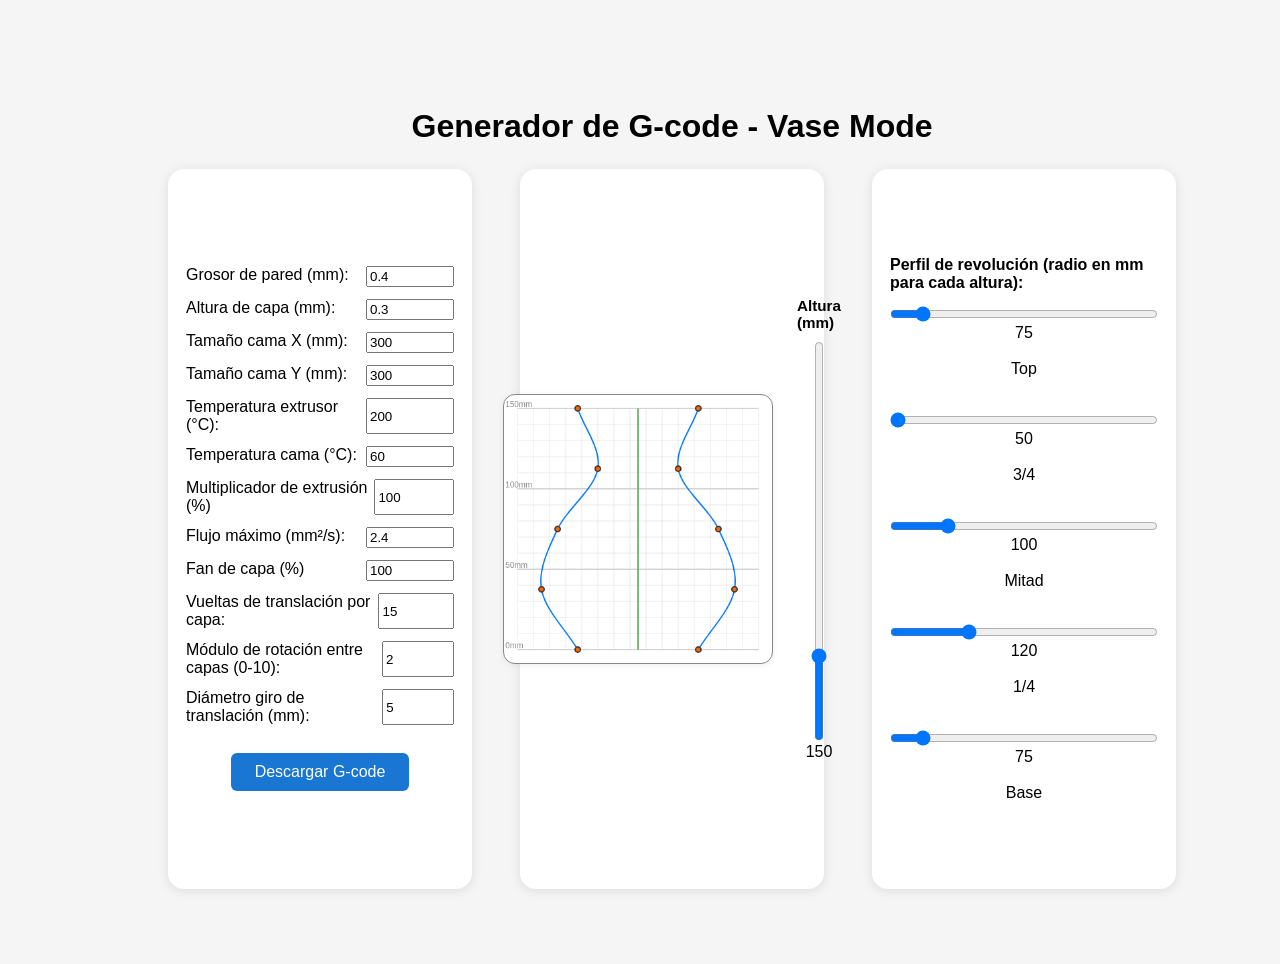
==== index.html @ 90bef3b0 "rotacion arreglada patrones mas locos, modulo de giro de 0 a 10 de fraccion de modulo" ====
<!DOCTYPE html>
<html lang="es">
<head>
  <meta charset="UTF-8">
  <title>Generador G-code - Vase Mode</title>
  <link rel="stylesheet" href="style.css">
</head>
<body>
  <div class="main-center">
    <h1>Generador de G-code - Vase Mode</h1>
    <form id="paramForm">
      <!-- Aquí puedes poner controles generales si lo deseas -->
    </form>
    <div class="responsive-grid">
      <div class="col config-col">
        <label>Grosor de pared (mm): <input type="number" id="pared" value="0.4" step="0.05"></label>
        <label>Altura de capa (mm): <input type="number" id="alturaCapa" value="0.3" step="0.05"></label>
        <label>Tamaño cama X (mm): <input type="number" id="camaX" value="300" step="1"></label>
        <label>Tamaño cama Y (mm): <input type="number" id="camaY" value="300" step="1"></label>
        <label>Temperatura extrusor (°C): <input type="number" id="tempExtrusor" value="200" step="1"></label>
        <label>Temperatura cama (°C): <input type="number" id="tempCama" value="60" step="1"></label>
        <label>Multiplicador de extrusión (%) <input type="number" id="flujo" value="100" step="1" min="50" max="200"></label>
        <label>Flujo máximo (mm²/s): <input type="number" id="flujoMax" value="2.4" step="0.1"></label>
        <label>Fan de capa (%) <input type="number" id="fanCapa" value="100" step="1" min="0" max="100"></label>
        <label>Vueltas de translación por capa: <input type="number" id="vueltasTranslacion" value="15" step="0.1" min="0.01" max="20"></label>
        <label>Módulo de rotación entre capas (0-10): <input type="number" id="moduloDesfase" value="2" step="0.01" min="0" max="10"></label>
        <label>Diámetro giro de translación (mm): <input type="number" id="diametroGiro" value="5" step="0.1" min="0.1" max="50"></label>
        <button type="button" id="downloadBtn">Descargar G-code</button>
      </div>
      <div class="col canvas-col" style="display:flex; flex-direction:column; align-items:center; justify-content:center; height:100%;">
        <div style="width:100%; display:flex; flex-direction:row; align-items:center; justify-content:center;">
          <canvas id="perfilCanvas" width="400" height="400" style="border:1px solid #888; background:#fff; margin:0 auto; display:block;"></canvas>
          <div style="display:flex; flex-direction:column; align-items:center; margin-left:24px;">
            <label for="alturaSlider" style="font-weight:bold; margin-bottom:8px;">Altura (mm)</label>
            <input type="range" id="alturaSlider" min="100" max="350" value="150" step="5" orient="vertical" style="writing-mode: bt-lr; -webkit-appearance: slider-vertical; appearance: slider-vertical; width:40px; height:400px;">
            <span id="alturaSlider_val">150</span>
          </div>
        </div>
      </div>
      <div class="col perfil-col">
        <label style="font-weight:bold; margin-bottom:12px;">Perfil de revolución (radio en mm para cada altura):</label>
        <div id="slidersPerfil" style="display:flex; flex-direction:column; align-items:center; gap:32px; margin-top:0; width:100%;">
          <div style="display:flex; flex-direction:column; align-items:center; width:100%;">
            <input type="range" min="50" max="300" value="75" id="perfil0" style="width:100%; max-width:320px;" step="5">
            <span id="perfil0_val">75</span><br>Top
          </div>
          <div style="display:flex; flex-direction:column; align-items:center; width:100%;">
            <input type="range" min="50" max="300" value="50" id="perfil1" style="width:100%; max-width:320px;" step="5">
            <span id="perfil1_val">50</span><br>3/4
          </div>
          <div style="display:flex; flex-direction:column; align-items:center; width:100%;">
            <input type="range" min="50" max="300" value="100" id="perfil2" style="width:100%; max-width:320px;" step="5">
            <span id="perfil2_val">100</span><br>Mitad
          </div>
          <div style="display:flex; flex-direction:column; align-items:center; width:100%;">
            <input type="range" min="50" max="300" value="120" id="perfil3" style="width:100%; max-width:320px;" step="5">
            <span id="perfil3_val">120</span><br>1/4
          </div>
          <div style="display:flex; flex-direction:column; align-items:center; width:100%;">
            <input type="range" min="50" max="300" value="75" id="perfil4" style="width:100%; max-width:320px;" step="5">
            <span id="perfil4_val">75</span><br>Base
          </div>
        </div>
      </div>
    </div>
  </div>

  <!-- Previsualizador eliminado -->

  <!-- Scripts de Three.js eliminados -->
  <script src="script.js"></script>
</body>
</html>
---- style.css ----
/* Centrar el título principal */
h1 {
  text-align: center;
  width: 80%;
  margin-top: 32px;
  margin-bottom: 24px;
}
/* Centrado y responsivo para la web del generador de G-code */
body {
  margin: 0;
  padding: 0;
  min-height: 100vh;
  box-sizing: border-box;
  background: #f7f7f7;
  font-family: 'Segoe UI', Arial, sans-serif;
}
.main-center {
  display: flex;
  flex-direction: column;
  align-items: center;
  justify-content: center;
  min-height: 100vh;
  width: 100vw;
}
/* Grid horizontal de 3 columnas grandes */
/* Grid horizontal de 3 columnas grandes, con ancho máximo limitado */
/* Grid horizontal de 3 columnas grandes, usando todo el ancho de pantalla */
/* Grid horizontal de 3 columnas grandes, usando 80vw del ancho de pantalla */
/* Grid horizontal de 3 columnas grandes, usando 80vw y centrada */
.responsive-grid {
  display: flex;
  flex-direction: row;
  gap: 32px;
  width: 80vw;
  max-width: 80vw;
  margin-left: auto;
  margin-right: auto;
  justify-content: center;
  align-items: stretch;
  min-height: 80vh;
  box-sizing: border-box;
}
.col {
  background: #fff;
  border-radius: 16px;
  box-shadow: 0 2px 12px rgba(0,0,0,0.10);
  padding: 32px 18px;
  flex: 1 1 0;
  min-width: 220px;
  max-width: none;
  margin: 0 8px;
  display: flex;
  flex-direction: column;
  align-items: center;
  justify-content: center;
  box-sizing: border-box;
}
.canvas-col {
  min-width: 220px;
  max-width: none;
  justify-content: center;
  align-items: center;
  height: 100vh;
  min-height: 80vh;
  display: flex;
  flex-direction: column;
}
canvas#perfilCanvas {
  width: 100% !important;
  height: 100% !important;
  max-width: 350px;
  max-height: 350px;
  margin: 0 auto;
  display: block;
  background: #fff;
  border-radius: 12px;
  box-shadow: 0 1px 6px rgba(0,0,0,0.07);
}
canvas#perfilCanvas {
  width: 100% !important;
  height: 100% !important;
  max-width: 350px;
  max-height: 350px;
  margin: 0 auto;
  display: block;
  background: #fff;
  border-radius: 12px;
  box-shadow: 0 1px 6px rgba(0,0,0,0.07);
}
canvas#perfilCanvas {
  width: 100% !important;
  height: 100% !important;
  max-width: 400px;
  max-height: 400px;
  margin: 0 auto;
  display: block;
  background: #fff;
  border-radius: 12px;
  box-shadow: 0 1px 6px rgba(0,0,0,0.07);
}
.config-col label,
.perfil-col label {
  width: 100%;
  margin-bottom: 12px;
  font-size: 1rem;
}
button#downloadBtn {
  margin-top: 16px;
  padding: 10px 24px;
  font-size: 1rem;
  border-radius: 6px;
  border: none;
  background: #1976d2;
  color: #fff;
  cursor: pointer;
  transition: background 0.2s;
}
button#downloadBtn:hover {
  background: #1565c0;
}
@media (max-width: 900px) {
  .responsive-grid {
    flex-direction: column;
    align-items: center;
    gap: 24px;
    min-height: unset;
    max-width: 98vw;
  }
  .col {
    max-width: 98vw;
    min-width: 220px;
    padding: 18px 4px;
  }
  .canvas-col {
    min-width: 220px;
    max-width: 98vw;
  }
  canvas#perfilCanvas {
    max-width: 98vw;
    max-height: 320px;
  }
}
@media (max-width: 600px) {
  .main-center {
    padding: 0 4px;
  }
  .responsive-grid {
    gap: 12px;
  }
  .col {
    padding: 12px 4px;
  }
}
body {
  font-family: sans-serif;
  padding: 2em;
  background: #f5f5f5;
}

form {
  display: flex;
  flex-direction: column;
  gap: 0.8em;
  max-width: 320px;
}

label {
  display: flex;
  justify-content: space-between;
  font-size: 0.95em;
}

input {
  width: 80px;
}
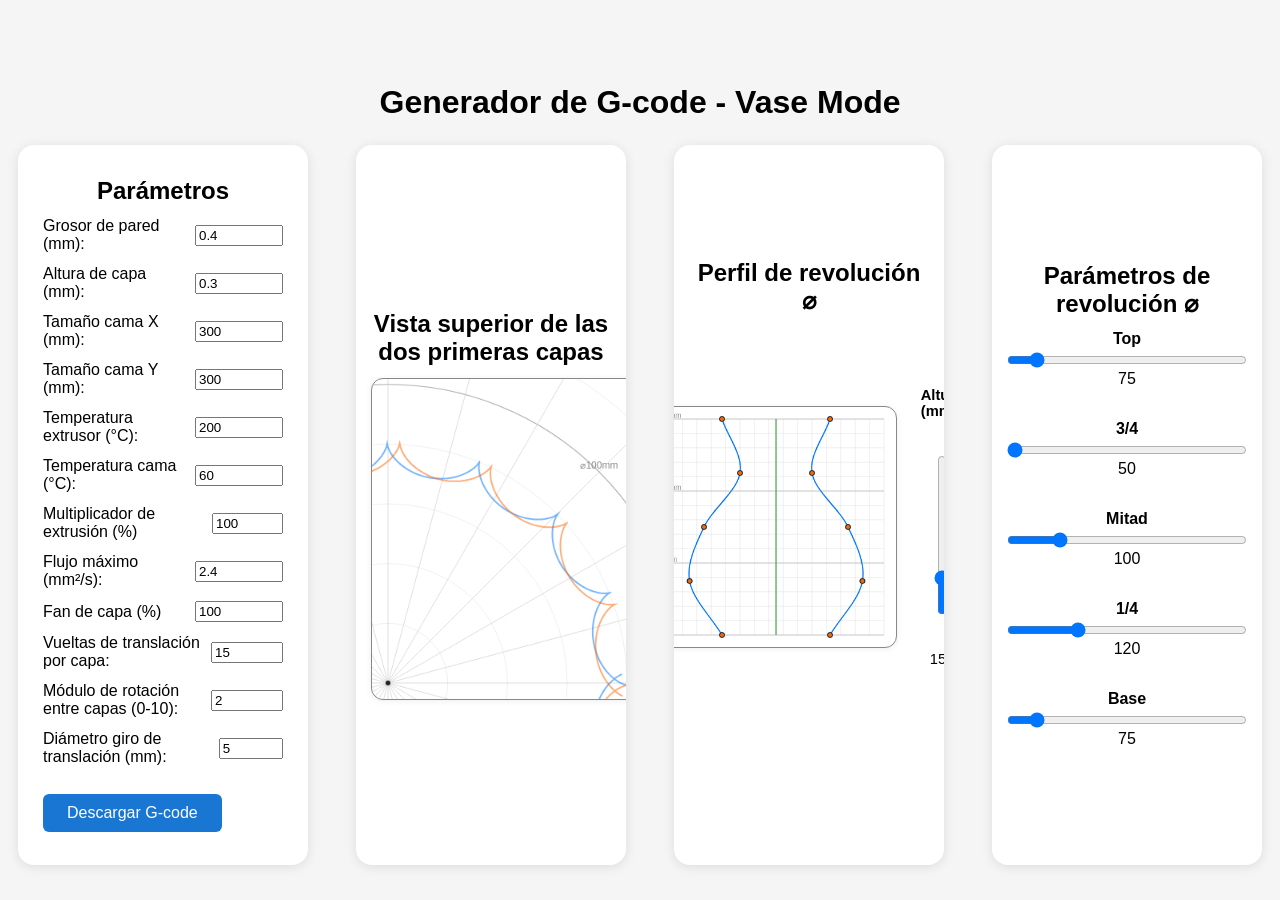
==== commit 85f0d368: "Add files via upload" ====
--- a/index.html
+++ b/index.html
@@ -1,64 +1,147 @@
 <!DOCTYPE html>
 <html lang="es">
 <head>
+  <style>
+    html, body {
+      height: 100%;
+      margin: 0;
+      padding: 0;
+      box-sizing: border-box;
+    }
+    body {
+      min-height: 100vh;
+      min-width: 100vw;
+      display: flex;
+      flex-direction: column;
+      justify-content: center;
+      align-items: center;
+      overflow-x: auto;
+      background: #fafbfc;
+    }
+    .main-center {
+      width: 100vw;
+      max-width: 100vw;
+      min-height: 100vh;
+      box-sizing: border-box;
+      display: flex;
+      flex-direction: column;
+      align-items: center;
+      justify-content: flex-start;
+      padding-top: 32px;
+      padding-bottom: 16px;
+    }
+    .responsive-grid {
+      width: 100vw;
+      max-width: 100vw;
+      min-width: 100vw;
+      box-sizing: border-box;
+      display: grid;
+      grid-template-columns: repeat(4, 1fr);
+      gap: 10px;
+      padding-left: 10px;
+      padding-right: 10px;
+      align-items: stretch;
+      justify-items: stretch;
+    }
+    .col {
+      min-width: 0;
+      box-sizing: border-box;
+      width: 100%;
+      max-width: 100%;
+    }
+    @media (max-width: 1200px) {
+      .responsive-grid {
+        grid-template-columns: repeat(2, 1fr);
+        max-width: 100vw;
+        min-width: 100vw;
+      }
+    }
+    @media (max-width: 900px) {
+      .responsive-grid {
+        grid-template-columns: 1fr;
+        max-width: 100vw;
+        min-width: 100vw;
+      }
+      .col {
+        width: 100% !important;
+        min-width: 0;
+        max-width: 100vw;
+      }
+    }
+  </style>
   <meta charset="UTF-8">
   <title>Generador G-code - Vase Mode</title>
   <link rel="stylesheet" href="style.css">
 </head>
 <body>
-  <div class="main-center">
-    <h1>Generador de G-code - Vase Mode</h1>
+  <div class="main-center" style="margin: 18px;">
+    <h1 style="text-align:center;">Generador de G-code - Vase Mode</h1>
     <form id="paramForm">
       <!-- Aquí puedes poner controles generales si lo deseas -->
     </form>
     <div class="responsive-grid">
-      <div class="col config-col">
-        <label>Grosor de pared (mm): <input type="number" id="pared" value="0.4" step="0.05"></label>
-        <label>Altura de capa (mm): <input type="number" id="alturaCapa" value="0.3" step="0.05"></label>
-        <label>Tamaño cama X (mm): <input type="number" id="camaX" value="300" step="1"></label>
-        <label>Tamaño cama Y (mm): <input type="number" id="camaY" value="300" step="1"></label>
-        <label>Temperatura extrusor (°C): <input type="number" id="tempExtrusor" value="200" step="1"></label>
-        <label>Temperatura cama (°C): <input type="number" id="tempCama" value="60" step="1"></label>
-        <label>Multiplicador de extrusión (%) <input type="number" id="flujo" value="100" step="1" min="50" max="200"></label>
-        <label>Flujo máximo (mm²/s): <input type="number" id="flujoMax" value="2.4" step="0.1"></label>
-        <label>Fan de capa (%) <input type="number" id="fanCapa" value="100" step="1" min="0" max="100"></label>
-        <label>Vueltas de translación por capa: <input type="number" id="vueltasTranslacion" value="15" step="0.1" min="0.01" max="20"></label>
-        <label>Módulo de rotación entre capas (0-10): <input type="number" id="moduloDesfase" value="2" step="0.01" min="0" max="10"></label>
-        <label>Diámetro giro de translación (mm): <input type="number" id="diametroGiro" value="5" step="0.1" min="0.1" max="50"></label>
+      <div class="col config-col" style="align-items: flex-start; padding: 0 25px;">
+        <h2 style="margin-top:0; margin-bottom:12px; text-align:center; width:100%;">Parámetros</h2>
+        <label style="display:flex; align-items:center; gap:3px;">Grosor de pared (mm): <input type="number" id="pared" value="0.4" step="0.05"></label>
+        <label style="display:flex; align-items:center; gap:3px;">Altura de capa (mm): <input type="number" id="alturaCapa" value="0.3" step="0.05"></label>
+        <label style="display:flex; align-items:center; gap:3px;">Tamaño cama X (mm): <input type="number" id="camaX" value="300" step="1"></label>
+        <label style="display:flex; align-items:center; gap:3px;">Tamaño cama Y (mm): <input type="number" id="camaY" value="300" step="1"></label>
+        <label style="display:flex; align-items:center; gap:3px;">Temperatura extrusor (°C): <input type="number" id="tempExtrusor" value="200" step="1"></label>
+        <label style="display:flex; align-items:center; gap:3px;">Temperatura cama (°C): <input type="number" id="tempCama" value="60" step="1"></label>
+        <label style="display:flex; align-items:center; gap:3px;">Multiplicador de extrusión (%) <input type="number" id="flujo" value="100" step="1" min="50" max="200"></label>
+        <label style="display:flex; align-items:center; gap:3px;">Flujo máximo (mm²/s): <input type="number" id="flujoMax" value="2.4" step="0.1"></label>
+        <label style="display:flex; align-items:center; gap:3px;">Fan de capa (%) <input type="number" id="fanCapa" value="100" step="1" min="0" max="100"></label>
+        <label style="display:flex; align-items:center; gap:3px;">Vueltas de translación por capa: <input type="number" id="vueltasTranslacion" value="15" step="0.1" min="0.01" max="20"></label>
+        <label style="display:flex; align-items:center; gap:3px;">Módulo de rotación entre capas (0-10): <input type="number" id="moduloDesfase" value="2" step="0.01" min="0" max="10"></label>
+        <label style="display:flex; align-items:center; gap:3px;">Diámetro giro de translación (mm): <input type="number" id="diametroGiro" value="5" step="0.1" min="0.1" max="50"></label>
         <button type="button" id="downloadBtn">Descargar G-code</button>
       </div>
-      <div class="col canvas-col" style="display:flex; flex-direction:column; align-items:center; justify-content:center; height:100%;">
-        <div style="width:100%; display:flex; flex-direction:row; align-items:center; justify-content:center;">
-          <canvas id="perfilCanvas" width="400" height="400" style="border:1px solid #888; background:#fff; margin:0 auto; display:block;"></canvas>
-          <div style="display:flex; flex-direction:column; align-items:center; margin-left:24px;">
-            <label for="alturaSlider" style="font-weight:bold; margin-bottom:8px;">Altura (mm)</label>
-            <input type="range" id="alturaSlider" min="100" max="350" value="150" step="5" orient="vertical" style="writing-mode: bt-lr; -webkit-appearance: slider-vertical; appearance: slider-vertical; width:40px; height:400px;">
-            <span id="alturaSlider_val">150</span>
+      <div class="col topview-col" style="display:flex; flex-direction:column; align-items:center; justify-content:center; height:100%; padding: 0 15px; overflow:hidden;">
+        <div style="width:100%; box-sizing:border-box; background:#fff; padding:12px 0 12px 0;">
+          <h2 style="margin-top:0; margin-bottom:12px; text-align:center; width:100%;">Vista superior de las dos primeras capas</h2>
+          <canvas id="topViewCanvas" width="400" height="400" style="border:1px solid #888; border-radius:12px; background:#fff; display:block; max-width:320px; height:auto; max-height:400px; margin:0 auto; box-shadow:0 1px 6px rgba(0,0,0,0.07);"></canvas>
+        </div>
+      </div>
+      <div class="col canvas-col" style="display:flex; flex-direction:column; align-items:center; justify-content:center; height:100%; padding: 0 15px; overflow:hidden;">
+        <div style="width:100%; box-sizing:border-box; margin-bottom:24px; background:#fff; padding:12px 0 12px 0;">
+          <h2 style="margin-top:0; margin-bottom:12px; text-align:center; width:100%;">Perfil de revolución ⌀</h2>
+          <div style="width:100%; display:flex; flex-direction:row; align-items:center; justify-content:center;">
+            <canvas id="perfilCanvas" width="400" height="400" style="border:1px solid #888; border-radius:12px; background:#fff; margin:0 auto; display:block; max-width:100%; height:auto; max-height:400px; box-shadow:0 1px 6px rgba(0,0,0,0.07);"></canvas>
+            <div style="display:flex; flex-direction:column; align-items:center; margin-left:24px; height:280px; justify-content:space-between; margin-top:60px; margin-bottom:60px;">
+              <label for="alturaSlider" style="font-weight:bold; margin-bottom:0; font-size:0.92em;">Altura (mm)</label>
+              <input type="range" id="alturaSlider" min="100" max="350" value="150" step="5" orient="vertical" style="writing-mode: bt-lr; -webkit-appearance: slider-vertical; appearance: slider-vertical; width:28px; height:160px; margin:0;">
+              <span id="alturaSlider_val" style="margin-top:0; font-size:0.92em;">150</span>
+            </div>
           </div>
         </div>
       </div>
-      <div class="col perfil-col">
-        <label style="font-weight:bold; margin-bottom:12px;">Perfil de revolución (radio en mm para cada altura):</label>
+      <div class="col perfil-col" style="align-items: flex-start; padding: 18px 15px 18px 15px;">
+        <h2 style="margin-top:0; margin-bottom:12px; text-align:center; width:100%;">Parámetros de revolución ⌀</h2>
         <div id="slidersPerfil" style="display:flex; flex-direction:column; align-items:center; gap:32px; margin-top:0; width:100%;">
           <div style="display:flex; flex-direction:column; align-items:center; width:100%;">
+            <span style="font-weight:bold; margin-bottom:2px;">Top</span>
             <input type="range" min="50" max="300" value="75" id="perfil0" style="width:100%; max-width:320px;" step="5">
-            <span id="perfil0_val">75</span><br>Top
+            <span id="perfil0_val">75</span>
           </div>
           <div style="display:flex; flex-direction:column; align-items:center; width:100%;">
+            <span style="font-weight:bold; margin-bottom:2px;">3/4</span>
             <input type="range" min="50" max="300" value="50" id="perfil1" style="width:100%; max-width:320px;" step="5">
-            <span id="perfil1_val">50</span><br>3/4
+            <span id="perfil1_val">50</span>
           </div>
           <div style="display:flex; flex-direction:column; align-items:center; width:100%;">
+            <span style="font-weight:bold; margin-bottom:2px;">Mitad</span>
             <input type="range" min="50" max="300" value="100" id="perfil2" style="width:100%; max-width:320px;" step="5">
-            <span id="perfil2_val">100</span><br>Mitad
+            <span id="perfil2_val">100</span>
           </div>
           <div style="display:flex; flex-direction:column; align-items:center; width:100%;">
+            <span style="font-weight:bold; margin-bottom:2px;">1/4</span>
             <input type="range" min="50" max="300" value="120" id="perfil3" style="width:100%; max-width:320px;" step="5">
-            <span id="perfil3_val">120</span><br>1/4
+            <span id="perfil3_val">120</span>
           </div>
           <div style="display:flex; flex-direction:column; align-items:center; width:100%;">
+            <span style="font-weight:bold; margin-bottom:2px;">Base</span>
             <input type="range" min="50" max="300" value="75" id="perfil4" style="width:100%; max-width:320px;" step="5">
-            <span id="perfil4_val">75</span><br>Base
+            <span id="perfil4_val">75</span>
           </div>
         </div>
       </div>
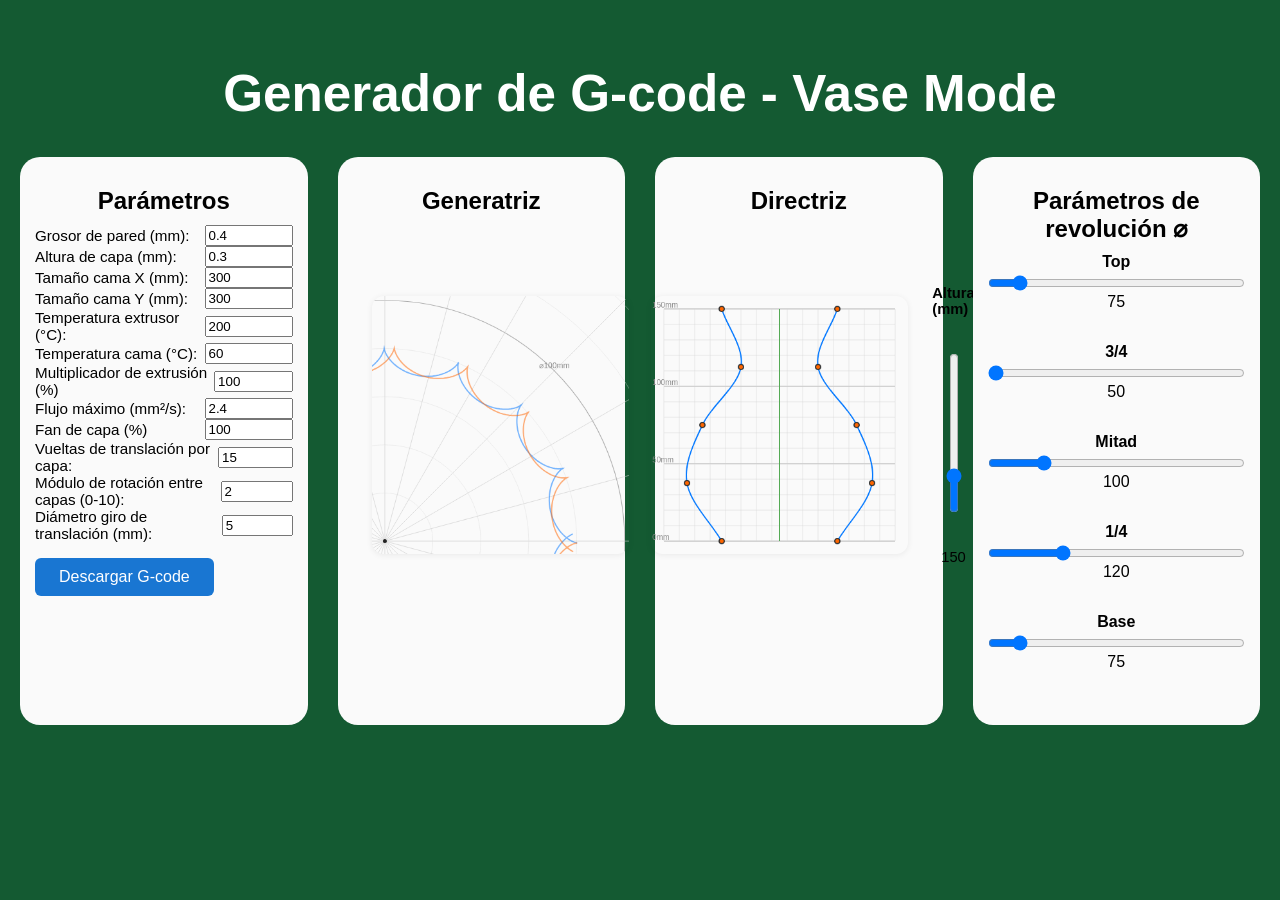
==== commit 73caf12d: "mejor formato fondo verde" ====
--- a/index.html
+++ b/index.html
@@ -1,147 +1,94 @@
 <!DOCTYPE html>
 <html lang="es">
 <head>
-  <style>
-    html, body {
-      height: 100%;
-      margin: 0;
-      padding: 0;
-      box-sizing: border-box;
-    }
-    body {
-      min-height: 100vh;
-      min-width: 100vw;
-      display: flex;
-      flex-direction: column;
-      justify-content: center;
-      align-items: center;
-      overflow-x: auto;
-      background: #fafbfc;
-    }
-    .main-center {
-      width: 100vw;
-      max-width: 100vw;
-      min-height: 100vh;
-      box-sizing: border-box;
-      display: flex;
-      flex-direction: column;
-      align-items: center;
-      justify-content: flex-start;
-      padding-top: 32px;
-      padding-bottom: 16px;
-    }
-    .responsive-grid {
-      width: 100vw;
-      max-width: 100vw;
-      min-width: 100vw;
-      box-sizing: border-box;
-      display: grid;
-      grid-template-columns: repeat(4, 1fr);
-      gap: 10px;
-      padding-left: 10px;
-      padding-right: 10px;
-      align-items: stretch;
-      justify-items: stretch;
-    }
-    .col {
-      min-width: 0;
-      box-sizing: border-box;
-      width: 100%;
-      max-width: 100%;
-    }
-    @media (max-width: 1200px) {
-      .responsive-grid {
-        grid-template-columns: repeat(2, 1fr);
-        max-width: 100vw;
-        min-width: 100vw;
-      }
-    }
-    @media (max-width: 900px) {
-      .responsive-grid {
-        grid-template-columns: 1fr;
-        max-width: 100vw;
-        min-width: 100vw;
-      }
-      .col {
-        width: 100% !important;
-        min-width: 0;
-        max-width: 100vw;
-      }
-    }
-  </style>
+  <!-- CSS removido del HTML. Usar solo style.css para todos los estilos. -->
   <meta charset="UTF-8">
   <title>Generador G-code - Vase Mode</title>
   <link rel="stylesheet" href="style.css">
 </head>
 <body>
-  <div class="main-center" style="margin: 18px;">
-    <h1 style="text-align:center;">Generador de G-code - Vase Mode</h1>
+  <div class="main-center">
+    <h1 data-text="Generador de G-code - Vase Mode">Generador de G-code - Vase Mode</h1>
     <form id="paramForm">
       <!-- Aquí puedes poner controles generales si lo deseas -->
     </form>
     <div class="responsive-grid">
-      <div class="col config-col" style="align-items: flex-start; padding: 0 25px;">
-        <h2 style="margin-top:0; margin-bottom:12px; text-align:center; width:100%;">Parámetros</h2>
-        <label style="display:flex; align-items:center; gap:3px;">Grosor de pared (mm): <input type="number" id="pared" value="0.4" step="0.05"></label>
-        <label style="display:flex; align-items:center; gap:3px;">Altura de capa (mm): <input type="number" id="alturaCapa" value="0.3" step="0.05"></label>
-        <label style="display:flex; align-items:center; gap:3px;">Tamaño cama X (mm): <input type="number" id="camaX" value="300" step="1"></label>
-        <label style="display:flex; align-items:center; gap:3px;">Tamaño cama Y (mm): <input type="number" id="camaY" value="300" step="1"></label>
-        <label style="display:flex; align-items:center; gap:3px;">Temperatura extrusor (°C): <input type="number" id="tempExtrusor" value="200" step="1"></label>
-        <label style="display:flex; align-items:center; gap:3px;">Temperatura cama (°C): <input type="number" id="tempCama" value="60" step="1"></label>
-        <label style="display:flex; align-items:center; gap:3px;">Multiplicador de extrusión (%) <input type="number" id="flujo" value="100" step="1" min="50" max="200"></label>
-        <label style="display:flex; align-items:center; gap:3px;">Flujo máximo (mm²/s): <input type="number" id="flujoMax" value="2.4" step="0.1"></label>
-        <label style="display:flex; align-items:center; gap:3px;">Fan de capa (%) <input type="number" id="fanCapa" value="100" step="1" min="0" max="100"></label>
-        <label style="display:flex; align-items:center; gap:3px;">Vueltas de translación por capa: <input type="number" id="vueltasTranslacion" value="15" step="0.1" min="0.01" max="20"></label>
-        <label style="display:flex; align-items:center; gap:3px;">Módulo de rotación entre capas (0-10): <input type="number" id="moduloDesfase" value="2" step="0.01" min="0" max="10"></label>
-        <label style="display:flex; align-items:center; gap:3px;">Diámetro giro de translación (mm): <input type="number" id="diametroGiro" value="5" step="0.1" min="0.1" max="50"></label>
-        <button type="button" id="downloadBtn">Descargar G-code</button>
-      </div>
-      <div class="col topview-col" style="display:flex; flex-direction:column; align-items:center; justify-content:center; height:100%; padding: 0 15px; overflow:hidden;">
-        <div style="width:100%; box-sizing:border-box; background:#fff; padding:12px 0 12px 0;">
-          <h2 style="margin-top:0; margin-bottom:12px; text-align:center; width:100%;">Vista superior de las dos primeras capas</h2>
-          <canvas id="topViewCanvas" width="400" height="400" style="border:1px solid #888; border-radius:12px; background:#fff; display:block; max-width:320px; height:auto; max-height:400px; margin:0 auto; box-shadow:0 1px 6px rgba(0,0,0,0.07);"></canvas>
+<div class="col">
+        <div class="col-inner">
+          <h2>Parámetros</h2>
+          <label style="display:flex; align-items:center; gap:3px;">Grosor de pared (mm): <input type="number" id="pared" value="0.4" step="0.05"></label>
+          <label style="display:flex; align-items:center; gap:3px;">Altura de capa (mm): <input type="number" id="alturaCapa" value="0.3" step="0.05"></label>
+          <label style="display:flex; align-items:center; gap:3px;">Tamaño cama X (mm): <input type="number" id="camaX" value="300" step="1"></label>
+          <label style="display:flex; align-items:center; gap:3px;">Tamaño cama Y (mm): <input type="number" id="camaY" value="300" step="1"></label>
+          <label style="display:flex; align-items:center; gap:3px;">Temperatura extrusor (°C): <input type="number" id="tempExtrusor" value="200" step="1"></label>
+          <label style="display:flex; align-items:center; gap:3px;">Temperatura cama (°C): <input type="number" id="tempCama" value="60" step="1"></label>
+          <label style="display:flex; align-items:center; gap:3px;">Multiplicador de extrusión (%) <input type="number" id="flujo" value="100" step="1" min="50" max="200"></label>
+          <label style="display:flex; align-items:center; gap:3px;">Flujo máximo (mm²/s): <input type="number" id="flujoMax" value="2.4" step="0.1"></label>
+          <label style="display:flex; align-items:center; gap:3px;">Fan de capa (%) <input type="number" id="fanCapa" value="100" step="1" min="0" max="100"></label>
+          <label style="display:flex; align-items:center; gap:3px;">Vueltas de translación por capa: <input type="number" id="vueltasTranslacion" value="15" step="0.1" min="0.01" max="20"></label>
+          <label style="display:flex; align-items:center; gap:3px;">Módulo de rotación entre capas (0-10): <input type="number" id="moduloDesfase" value="2" step="0.01" min="0" max="10"></label>
+          <label style="display:flex; align-items:center; gap:3px;">Diámetro giro de translación (mm): <input type="number" id="diametroGiro" value="5" step="0.1" min="0.1" max="50"></label>
+          <button type="button" id="downloadBtn">Descargar G-code</button>
         </div>
       </div>
-      <div class="col canvas-col" style="display:flex; flex-direction:column; align-items:center; justify-content:center; height:100%; padding: 0 15px; overflow:hidden;">
-        <div style="width:100%; box-sizing:border-box; margin-bottom:24px; background:#fff; padding:12px 0 12px 0;">
-          <h2 style="margin-top:0; margin-bottom:12px; text-align:center; width:100%;">Perfil de revolución ⌀</h2>
-          <div style="width:100%; display:flex; flex-direction:row; align-items:center; justify-content:center;">
-            <canvas id="perfilCanvas" width="400" height="400" style="border:1px solid #888; border-radius:12px; background:#fff; margin:0 auto; display:block; max-width:100%; height:auto; max-height:400px; box-shadow:0 1px 6px rgba(0,0,0,0.07);"></canvas>
-            <div style="display:flex; flex-direction:column; align-items:center; margin-left:24px; height:280px; justify-content:space-between; margin-top:60px; margin-bottom:60px;">
-              <label for="alturaSlider" style="font-weight:bold; margin-bottom:0; font-size:0.92em;">Altura (mm)</label>
+<div class="col">
+        <div class="col-inner">
+          <h2>Generatriz</h2>
+          <div class="canvas-row">
+            <div class="slider-col slider-col-left">
+              <label for="alturaSliderGen" class="slider-label slider-label-invisible">Altura (mm)</label>
+              <input type="range" class="dummy-slider-invisible" tabindex="-1">
+              <input type="range" class="dummy-slider-invisible" tabindex="-1">
+              <span id="alturaSliderGen_val" class="slider-value slider-value-invisible">150</span>
+            </div>
+            <canvas id="topViewCanvas" width="400" height="400"></canvas>
+            <input type="range" class="dummy-slider-invisible" tabindex="-1">
+          </div>
+        </div>
+      </div>
+      <div class="col">
+        <div class="col-inner">
+          <h2>Directriz</h2>
+          <div class="canvas-row">
+            <input type="range" class="dummy-slider-invisible" tabindex="-1">
+            <canvas id="perfilCanvas" width="400" height="400"></canvas>
+            <div class="slider-col slider-col-right">
+              <label for="alturaSlider" class="slider-label">Altura (mm)</label>
               <input type="range" id="alturaSlider" min="100" max="350" value="150" step="5" orient="vertical" style="writing-mode: bt-lr; -webkit-appearance: slider-vertical; appearance: slider-vertical; width:28px; height:160px; margin:0;">
-              <span id="alturaSlider_val" style="margin-top:0; font-size:0.92em;">150</span>
+              <span id="alturaSlider_val" class="slider-value">150</span>
             </div>
           </div>
         </div>
       </div>
-      <div class="col perfil-col" style="align-items: flex-start; padding: 18px 15px 18px 15px;">
-        <h2 style="margin-top:0; margin-bottom:12px; text-align:center; width:100%;">Parámetros de revolución ⌀</h2>
-        <div id="slidersPerfil" style="display:flex; flex-direction:column; align-items:center; gap:32px; margin-top:0; width:100%;">
-          <div style="display:flex; flex-direction:column; align-items:center; width:100%;">
-            <span style="font-weight:bold; margin-bottom:2px;">Top</span>
-            <input type="range" min="50" max="300" value="75" id="perfil0" style="width:100%; max-width:320px;" step="5">
-            <span id="perfil0_val">75</span>
-          </div>
-          <div style="display:flex; flex-direction:column; align-items:center; width:100%;">
-            <span style="font-weight:bold; margin-bottom:2px;">3/4</span>
-            <input type="range" min="50" max="300" value="50" id="perfil1" style="width:100%; max-width:320px;" step="5">
-            <span id="perfil1_val">50</span>
-          </div>
-          <div style="display:flex; flex-direction:column; align-items:center; width:100%;">
-            <span style="font-weight:bold; margin-bottom:2px;">Mitad</span>
-            <input type="range" min="50" max="300" value="100" id="perfil2" style="width:100%; max-width:320px;" step="5">
-            <span id="perfil2_val">100</span>
-          </div>
-          <div style="display:flex; flex-direction:column; align-items:center; width:100%;">
-            <span style="font-weight:bold; margin-bottom:2px;">1/4</span>
-            <input type="range" min="50" max="300" value="120" id="perfil3" style="width:100%; max-width:320px;" step="5">
-            <span id="perfil3_val">120</span>
-          </div>
-          <div style="display:flex; flex-direction:column; align-items:center; width:100%;">
-            <span style="font-weight:bold; margin-bottom:2px;">Base</span>
-            <input type="range" min="50" max="300" value="75" id="perfil4" style="width:100%; max-width:320px;" step="5">
-            <span id="perfil4_val">75</span>
+<div class="col">
+        <div class="col-inner">
+          <h2>Parámetros de revolución ⌀</h2>
+          <div id="slidersPerfil" class="sliders-perfil">
+            <div class="slider-perfil-row">
+              <span class="slider-perfil-label">Top</span>
+              <input type="range" min="50" max="300" value="75" id="perfil0" class="slider-perfil" step="5">
+              <span id="perfil0_val">75</span>
+            </div>
+            <div class="slider-perfil-row">
+              <span class="slider-perfil-label">3/4</span>
+              <input type="range" min="50" max="300" value="50" id="perfil1" class="slider-perfil" step="5">
+              <span id="perfil1_val">50</span>
+            </div>
+            <div class="slider-perfil-row">
+              <span class="slider-perfil-label">Mitad</span>
+              <input type="range" min="50" max="300" value="100" id="perfil2" class="slider-perfil" step="5">
+              <span id="perfil2_val">100</span>
+            </div>
+            <div style="display:flex; flex-direction:column; align-items:center; width:100%;">
+              <span style="font-weight:bold; margin-bottom:2px;">1/4</span>
+              <input type="range" min="50" max="300" value="120" id="perfil3" style="width:100%; max-width:320px;" step="5">
+              <span id="perfil3_val">120</span>
+            </div>
+            <div style="display:flex; flex-direction:column; align-items:center; width:100%;">
+              <span style="font-weight:bold; margin-bottom:2px;">Base</span>
+              <input type="range" min="50" max="300" value="75" id="perfil4" style="width:100%; max-width:320px;" step="5">
+              <span id="perfil4_val">75</span>
+            </div>
           </div>
         </div>
       </div>
--- a/style.css
+++ b/style.css
@@ -1,26 +1,150 @@
+/* Estilos comunes para los divs internos de columnas */
+.col-inner {
+  width: 100%;
+  background: transparent;
+  padding: 12px 0 12px 0;
+  box-sizing: border-box;
+  margin-bottom: 24px;
+}
+
+/* h2 de columnas: centrado y ancho completo */
+.col-inner h2 {
+  margin-top: 0;
+  margin-bottom: 12px;
+  text-align: center;
+  width: 100%;
+}
+
+/* Fila de canvas y sliders */
+.canvas-row {
+  width: 100%;
+  display: flex;
+  flex-direction: row;
+  align-items: center;
+  justify-content: center;
+  background: transparent;
+}
+
+/* Columnas de sliders verticales */
+.slider-col {
+  display: flex;
+  flex-direction: column;
+  align-items: center;
+  height: 280px;
+  justify-content: space-between;
+  margin-top: 60px;
+  margin-bottom: 60px;
+}
+.slider-col-left { margin-left: 24px; }
+.slider-col-right { margin-left: 24px; }
+
+/* Label de slider vertical */
+.slider-label {
+  font-weight: bold;
+  margin-bottom: 0;
+  font-size: 0.92em;
+}
+.slider-label-invisible { opacity: 0; }
+
+/* Valor de slider vertical */
+.slider-value {
+  margin-top: 0;
+  font-size: 0.92em;
+}
+.slider-value-invisible { opacity: 0; }
+
+/* Sliders de perfil horizontal */
+.sliders-perfil {
+  display: flex;
+  flex-direction: column;
+  align-items: center;
+  gap: 32px;
+  margin-top: 0;
+  width: 100%;
+}
+.slider-perfil-row {
+  display: flex;
+  flex-direction: column;
+  align-items: center;
+  width: 100%;
+}
+.slider-perfil-label {
+  font-weight: bold;
+  margin-bottom: 2px;
+}
+.slider-perfil {
+  width: 100%;
+  max-width: 320px;
+}
+/* Unificación visual de los bloques de gráficos */
+.canvas-block, .topview-block {
+  width: 100%;
+  box-sizing: border-box;
+  margin-bottom: 24px;
+  background: transparent !important;
+  padding: 12px 0 12px 0;
+  display: flex;
+  flex-direction: column;
+  align-items: center;
+  max-width: 440px;
+  margin-left: auto;
+  margin-right: auto;
+}
+.canvas-block .canvas-row, .topview-block .canvas-row {
+  width: 100%;
+  max-width: 440px;
+  display: flex;
+  flex-direction: row;
+  align-items: center;
+  justify-content: center;
+}
+.canvas-block canvas, .topview-block canvas {
+  border: 1px solid #bbb;
+  border-radius: 12px;
+  background: transparent !important;
+  display: block;
+  max-width: 100%;
+  height: auto;
+  max-width: 400px;
+  max-height: 400px;
+  margin: 0 auto;
+}
 /* Centrar el título principal */
 h1 {
   text-align: center;
   width: 80%;
   margin-top: 32px;
   margin-bottom: 24px;
+  color: #fff;
+  font-size: 3.2em;
+  font-weight: bold;
 }
 /* Centrado y responsivo para la web del generador de G-code */
 body {
   margin: 0;
   padding: 0;
   min-height: 100vh;
-  box-sizing: border-box;
-  background: #f7f7f7;
+  min-width: 100vw;
+  box-sizing: border-box;
+  background: #145a32 !important;
   font-family: 'Segoe UI', Arial, sans-serif;
+  display: flex;
+  flex-direction: column;
+  justify-content: center;
+  align-items: center;
+  overflow-x: auto;
 }
 .main-center {
-  display: flex;
-  flex-direction: column;
-  align-items: center;
-  justify-content: center;
+  width: 100vw;
+  max-width: 100vw;
   min-height: 100vh;
-  width: 100vw;
+  box-sizing: border-box;
+  display: flex;
+  flex-direction: column;
+  align-items: center;
+  justify-content: flex-start;
+  padding-top: 32px;
+  padding-bottom: 16px;
 }
 /* Grid horizontal de 3 columnas grandes */
 /* Grid horizontal de 3 columnas grandes, con ancho máximo limitado */
@@ -28,65 +152,81 @@
 /* Grid horizontal de 3 columnas grandes, usando 80vw del ancho de pantalla */
 /* Grid horizontal de 3 columnas grandes, usando 80vw y centrada */
 .responsive-grid {
+  width: 100vw;
+  max-width: 100vw;
+  min-width: 100vw;
+  box-sizing: border-box;
   display: flex;
   flex-direction: row;
-  gap: 32px;
-  width: 80vw;
-  max-width: 80vw;
-  margin-left: auto;
-  margin-right: auto;
-  justify-content: center;
+  gap: 10px;
+  padding-left: 10px;
+  padding-right: 10px;
   align-items: stretch;
-  min-height: 80vh;
-  box-sizing: border-box;
-}
+  justify-content: stretch;
+}
+/* Unificación de columnas */
 .col {
-  background: #fff;
-  border-radius: 16px;
-  box-shadow: 0 2px 12px rgba(0,0,0,0.10);
-  padding: 32px 18px;
-  flex: 1 1 0;
-  min-width: 220px;
-  max-width: none;
-  margin: 0 8px;
-  display: flex;
-  flex-direction: column;
-  align-items: center;
-  justify-content: center;
-  box-sizing: border-box;
-}
-.canvas-col {
-  min-width: 220px;
-  max-width: none;
-  justify-content: center;
-  align-items: center;
-  height: 100vh;
-  min-height: 80vh;
-  display: flex;
-  flex-direction: column;
-}
-canvas#perfilCanvas {
-  width: 100% !important;
-  height: 100% !important;
-  max-width: 350px;
-  max-height: 350px;
+  background: #FAFAFA !important;
+  min-width: 0;
+  box-sizing: border-box;
+  width: 100%;
+  max-width: 100%;
+  display: flex;
+  flex-direction: column;
+  align-items: stretch;
+  justify-content: flex-start;
+  padding: 18px 15px;
+  margin: 10px;
+  border-radius: 20px;
+}
+}
+
+/* Asegura que el h2 esté siempre arriba en el contenido interno de cada columna */
+/* Asegura que el h2 esté siempre arriba en el contenido interno de cada columna */
+/* Mantener alineación de subtítulos en columnas */
+.col > div {
+  display: flex;
+  flex-direction: column;
+  align-items: stretch;
+  justify-content: flex-start;
+}
+.col h2 {
+  align-self: flex-start;
+  margin-top: 0;
+  margin-bottom: 10px;
+}
+
+/* Slider invisible para centrar canvas en columnas con slider solo de un lado */
+.dummy-slider-invisible {
+  width: 28px;
+  height: 160px;
+  writing-mode: bt-lr;
+  -webkit-appearance: slider-vertical;
+  appearance: slider-vertical;
+  margin: 0;
+  padding: 0;
+  border-radius: 6px;
+  border: 1px solid #ccc;
+  background: #fafafa;
+  opacity: 0;
+  pointer-events: none;
+  box-sizing: border-box;
+}
+}
+/* Canvas y columna canvas: evitar desbordes y escalado horizontal */
+canvas#perfilCanvas, canvas#topViewCanvas {
+  width: 400px !important;
+  height: 400px !important;
+  max-width: 100vw;
+  max-height: 400px;
   margin: 0 auto;
   display: block;
-  background: #fff;
+  background: transparent !important;
+  border: 1px solid #bbb;
   border-radius: 12px;
-  box-shadow: 0 1px 6px rgba(0,0,0,0.07);
-}
-canvas#perfilCanvas {
-  width: 100% !important;
-  height: 100% !important;
-  max-width: 350px;
-  max-height: 350px;
-  margin: 0 auto;
-  display: block;
-  background: #fff;
-  border-radius: 12px;
-  box-shadow: 0 1px 6px rgba(0,0,0,0.07);
-}
+}
+canvas#perfilCanvas,
+canvas#topViewCanvas,
 canvas#perfilCanvas {
   width: 100% !important;
   height: 100% !important;
@@ -94,15 +234,9 @@
   max-height: 400px;
   margin: 0 auto;
   display: block;
-  background: #fff;
+  background: transparent !important;
   border-radius: 12px;
   box-shadow: 0 1px 6px rgba(0,0,0,0.07);
-}
-.config-col label,
-.perfil-col label {
-  width: 100%;
-  margin-bottom: 12px;
-  font-size: 1rem;
 }
 button#downloadBtn {
   margin-top: 16px;
@@ -118,26 +252,27 @@
 button#downloadBtn:hover {
   background: #1565c0;
 }
+@media (max-width: 1200px) {
+  .responsive-grid {
+    flex-direction: row;
+    flex-wrap: wrap;
+    max-width: 100vw;
+    min-width: 100vw;
+    gap: 10px;
+  }
+}
 @media (max-width: 900px) {
   .responsive-grid {
     flex-direction: column;
     align-items: center;
-    gap: 24px;
-    min-height: unset;
-    max-width: 98vw;
+    gap: 10px;
+    max-width: 100vw;
+    min-width: 100vw;
   }
   .col {
-    max-width: 98vw;
-    min-width: 220px;
-    padding: 18px 4px;
-  }
-  .canvas-col {
-    min-width: 220px;
-    max-width: 98vw;
-  }
-  canvas#perfilCanvas {
-    max-width: 98vw;
-    max-height: 320px;
+    width: 100% !important;
+    min-width: 0;
+    max-width: 100vw;
   }
 }
 @media (max-width: 600px) {
@@ -151,11 +286,7 @@
     padding: 12px 4px;
   }
 }
-body {
-  font-family: sans-serif;
-  padding: 2em;
-  background: #f5f5f5;
-}
+
 
 form {
   display: flex;
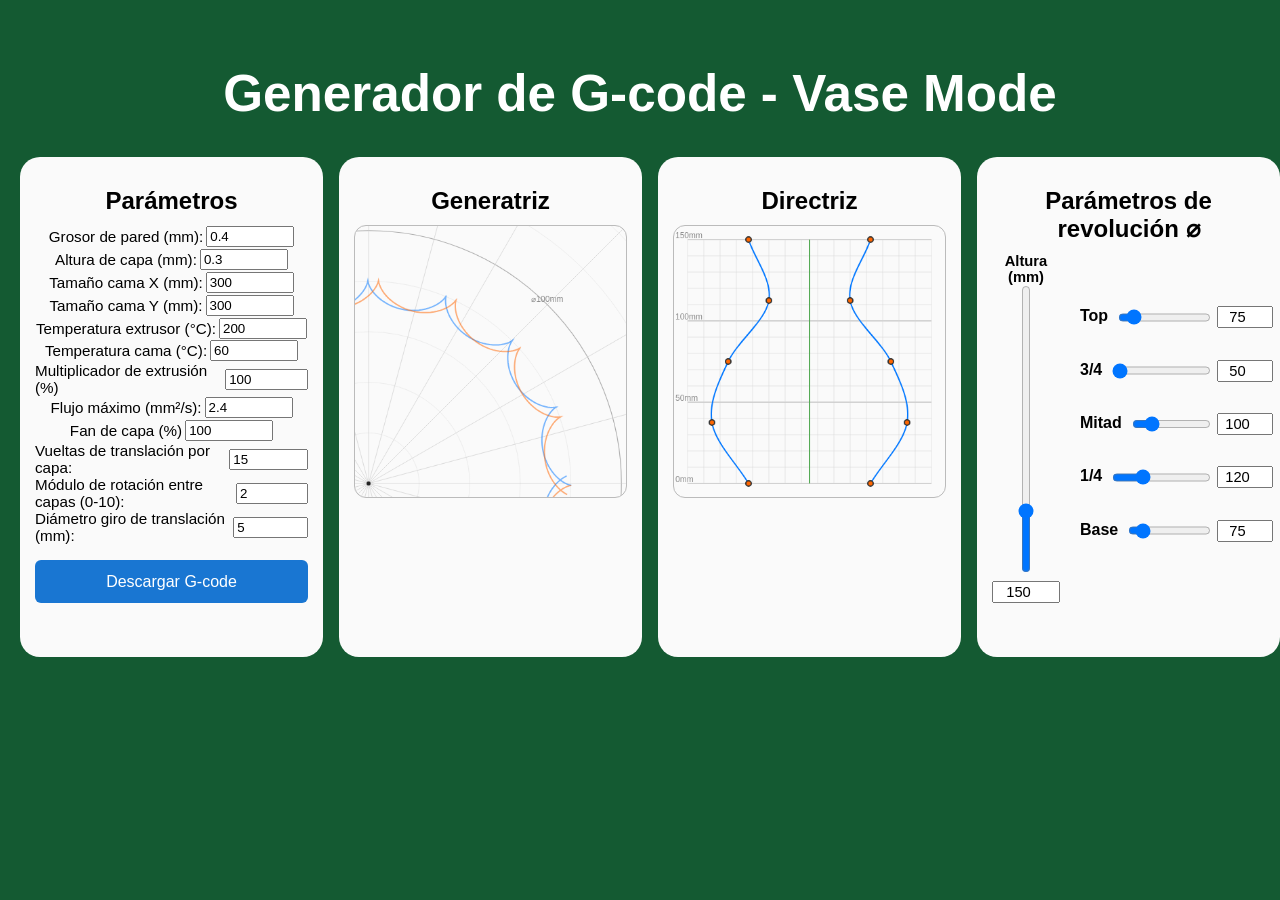
==== commit b239fbf3: "más fixes en formato, sliders sliders arreglados, dos canvas iguales" ====
--- a/index.html
+++ b/index.html
@@ -35,65 +35,60 @@
         <div class="col-inner">
           <h2>Generatriz</h2>
           <div class="canvas-row">
-            <div class="slider-col slider-col-left">
-              <label for="alturaSliderGen" class="slider-label slider-label-invisible">Altura (mm)</label>
-              <input type="range" class="dummy-slider-invisible" tabindex="-1">
-              <input type="range" class="dummy-slider-invisible" tabindex="-1">
-              <span id="alturaSliderGen_val" class="slider-value slider-value-invisible">150</span>
-            </div>
             <canvas id="topViewCanvas" width="400" height="400"></canvas>
-            <input type="range" class="dummy-slider-invisible" tabindex="-1">
-          </div>
-        </div>
-      </div>
-      <div class="col">
-        <div class="col-inner">
-          <h2>Directriz</h2>
-          <div class="canvas-row">
-            <input type="range" class="dummy-slider-invisible" tabindex="-1">
-            <canvas id="perfilCanvas" width="400" height="400"></canvas>
-            <div class="slider-col slider-col-right">
-              <label for="alturaSlider" class="slider-label">Altura (mm)</label>
-              <input type="range" id="alturaSlider" min="100" max="350" value="150" step="5" orient="vertical" style="writing-mode: bt-lr; -webkit-appearance: slider-vertical; appearance: slider-vertical; width:28px; height:160px; margin:0;">
-              <span id="alturaSlider_val" class="slider-value">150</span>
-            </div>
           </div>
         </div>
       </div>
 <div class="col">
-        <div class="col-inner">
-          <h2>Parámetros de revolución ⌀</h2>
-          <div id="slidersPerfil" class="sliders-perfil">
-            <div class="slider-perfil-row">
-              <span class="slider-perfil-label">Top</span>
-              <input type="range" min="50" max="300" value="75" id="perfil0" class="slider-perfil" step="5">
-              <span id="perfil0_val">75</span>
-            </div>
-            <div class="slider-perfil-row">
-              <span class="slider-perfil-label">3/4</span>
-              <input type="range" min="50" max="300" value="50" id="perfil1" class="slider-perfil" step="5">
-              <span id="perfil1_val">50</span>
-            </div>
-            <div class="slider-perfil-row">
-              <span class="slider-perfil-label">Mitad</span>
-              <input type="range" min="50" max="300" value="100" id="perfil2" class="slider-perfil" step="5">
-              <span id="perfil2_val">100</span>
-            </div>
-            <div style="display:flex; flex-direction:column; align-items:center; width:100%;">
-              <span style="font-weight:bold; margin-bottom:2px;">1/4</span>
-              <input type="range" min="50" max="300" value="120" id="perfil3" style="width:100%; max-width:320px;" step="5">
-              <span id="perfil3_val">120</span>
-            </div>
-            <div style="display:flex; flex-direction:column; align-items:center; width:100%;">
-              <span style="font-weight:bold; margin-bottom:2px;">Base</span>
-              <input type="range" min="50" max="300" value="75" id="perfil4" style="width:100%; max-width:320px;" step="5">
-              <span id="perfil4_val">75</span>
-            </div>
+       <div class="col-inner">
+         <h2>Directriz</h2>
+        <div class="canvas-row">
+          <canvas id="perfilCanvas" width="400" height="400"></canvas>
           </div>
+        </div>
+      </div>
+<div class="col">
+  <div class="col-inner">
+    <h2>Parámetros de revolución ⌀</h2>
+    <div class="revolucion-slider-grid">
+      <!-- Slider vertical -->
+      <div class="slider-col slider-col-right">
+        <label for="alturaSlider" class="slider-label">Altura (mm)</label>
+        <input type="range" id="alturaSlider" min="100" max="350" value="150" step="5" orient="vertical">
+        <input type="number" id="alturaSlider_val" class="slider-value" min="100" max="350" value="150" step="5" style="width: 60px; margin-top: 8px; text-align: center;">
+      </div>
+      <!-- Sliders horizontales -->
+      <div id="slidersPerfil" class="sliders-perfil">
+        <div class="slider-perfil-row slider-perfil-horizontal">
+          <span class="slider-perfil-label">Top</span>
+          <input type="range" min="50" max="300" value="75" id="perfil0" class="slider-perfil" step="5">
+          <input type="number" id="perfil0_val" class="slider-value slider-value-horizontal" min="50" max="300" value="75" step="5">
+        </div>
+        <div class="slider-perfil-row slider-perfil-horizontal">
+          <span class="slider-perfil-label">3/4</span>
+          <input type="range" min="50" max="300" value="50" id="perfil1" class="slider-perfil" step="5">
+          <input type="number" id="perfil1_val" class="slider-value slider-value-horizontal" min="50" max="300" value="50" step="5">
+        </div>
+        <div class="slider-perfil-row slider-perfil-horizontal">
+          <span class="slider-perfil-label">Mitad</span>
+          <input type="range" min="50" max="300" value="100" id="perfil2" class="slider-perfil" step="5">
+          <input type="number" id="perfil2_val" class="slider-value slider-value-horizontal" min="50" max="300" value="100" step="5">
+        </div>
+        <div class="slider-perfil-row slider-perfil-horizontal">
+          <span class="slider-perfil-label">1/4</span>
+          <input type="range" min="50" max="300" value="120" id="perfil3" class="slider-perfil" step="5">
+          <input type="number" id="perfil3_val" class="slider-value slider-value-horizontal" min="50" max="300" value="120" step="5">
+        </div>
+        <div class="slider-perfil-row slider-perfil-horizontal">
+          <span class="slider-perfil-label">Base</span>
+          <input type="range" min="50" max="300" value="75" id="perfil4" class="slider-perfil" step="5">
+          <input type="number" id="perfil4_val" class="slider-value slider-value-horizontal" min="50" max="300" value="75" step="5">
         </div>
       </div>
     </div>
   </div>
+</div>
+ </div>
 
   <!-- Previsualizador eliminado -->
 
--- a/style.css
+++ b/style.css
@@ -1,3 +1,42 @@
+/* Sliders perfil horizontal: fila con label, slider, input */
+.slider-perfil-horizontal {
+  display: grid;
+  grid-template-columns: min-content 1fr min-content;
+  align-items: center;
+  gap: 8px;
+  width: 100%;
+  margin-bottom: 8px;
+}
+.slider-value-horizontal {
+  width: 60px;
+  min-width: 40px;
+  text-align: center;
+}
+/* Grid para sliders de revolución: 1/5 altura, 4/5 sliders */
+/* Grid para sliders de revolución: 1/5 altura, 4/5 sliders, altura 100% */
+.revolucion-slider-grid {
+  display: grid;
+  grid-template-columns: 1fr 4fr;
+  gap: 20px;
+  align-items: stretch;
+  width: 100%;
+  height: 100%;
+  min-height: 320px;
+}
+@media (max-width: 900px) {
+  .revolucion-slider-grid {
+    grid-template-columns: 1fr 2fr;
+    gap: 12px;
+    min-height: 220px;
+  }
+}
+@media (max-width: 600px) {
+  .revolucion-slider-grid {
+    grid-template-columns: 1fr;
+    gap: 8px;
+    min-height: 120px;
+  }
+}
 /* Estilos comunes para los divs internos de columnas */
 .col-inner {
   width: 100%;
@@ -5,6 +44,31 @@
   padding: 12px 0 12px 0;
   box-sizing: border-box;
   margin-bottom: 24px;
+  height: 100%;
+  display: flex;
+  flex-direction: column;
+}
+/* Distribuir controles equidistantes en columnas de parámetros */
+.col-inner > label,
+.col-inner > button,
+.sliders-perfil {
+  flex: 1 1 0;
+  display: flex;
+  align-items: center;
+  justify-content: center;
+}
+.col-inner > h2 {
+  flex: 0 0 auto;
+}
+/* Evitar que las columnas de parámetros sean más altas que las de directriz/generatriz */
+.responsive-grid {
+  align-items: stretch;
+}
+.col {
+  display: flex;
+  flex-direction: column;
+  height: 100%;
+  min-height: 0;
 }
 
 /* h2 de columnas: centrado y ancho completo */
@@ -30,26 +94,34 @@
   display: flex;
   flex-direction: column;
   align-items: center;
-  height: 280px;
   justify-content: space-between;
-  margin-top: 60px;
-  margin-bottom: 60px;
-}
-.slider-col-left { margin-left: 24px; }
-.slider-col-right { margin-left: 24px; }
-
+  height: 100%;
+  min-height: 0;
+  max-height: none;
+  width: 100%;
+  margin: 0;
+}
+.slider-col-left { margin-left: 0; }
+.slider-col-right { margin-left: 0; }
+
+/* Label de slider vertical */
 /* Label de slider vertical */
 .slider-label {
   font-weight: bold;
   margin-bottom: 0;
   font-size: 0.92em;
+  width: 100%;
+  text-align: center;
 }
 .slider-label-invisible { opacity: 0; }
 
+/* Valor de slider vertical */
 /* Valor de slider vertical */
 .slider-value {
   margin-top: 0;
   font-size: 0.92em;
+  width: 100%;
+  text-align: center;
 }
 .slider-value-invisible { opacity: 0; }
 
@@ -57,24 +129,25 @@
 .sliders-perfil {
   display: flex;
   flex-direction: column;
-  align-items: center;
-  gap: 32px;
+  align-items: stretch;
+  gap: 12px;
   margin-top: 0;
   width: 100%;
 }
 .slider-perfil-row {
-  display: flex;
-  flex-direction: column;
-  align-items: center;
   width: 100%;
 }
 .slider-perfil-label {
   font-weight: bold;
   margin-bottom: 2px;
 }
+/* Sliders horizontales de perfil: adaptativos */
 .slider-perfil {
   width: 100%;
-  max-width: 320px;
+  min-width: 60px;
+  max-width: 100%;
+  height: 2.2em;
+  box-sizing: border-box;
 }
 /* Unificación visual de los bloques de gráficos */
 .canvas-block, .topview-block {
@@ -151,18 +224,32 @@
 /* Grid horizontal de 3 columnas grandes, usando todo el ancho de pantalla */
 /* Grid horizontal de 3 columnas grandes, usando 80vw del ancho de pantalla */
 /* Grid horizontal de 3 columnas grandes, usando 80vw y centrada */
+/* Responsive grid: 4 cols HD, 2 cols mediano, 1 col móvil */
 .responsive-grid {
+  display: grid;
+  grid-template-columns: repeat(4, 1fr);
+  gap: 16px;
   width: 100vw;
   max-width: 100vw;
   min-width: 100vw;
   box-sizing: border-box;
-  display: flex;
-  flex-direction: row;
-  gap: 10px;
-  padding-left: 10px;
-  padding-right: 10px;
-  align-items: stretch;
-  justify-content: stretch;
+  padding: 0 10px;
+  align-items: stretch;
+  justify-items: stretch;
+}
+
+@media (max-width: 1200px) {
+  .responsive-grid {
+    grid-template-columns: repeat(2, 1fr);
+    gap: 18px;
+  }
+}
+
+@media (max-width: 700px) {
+  .responsive-grid {
+    grid-template-columns: 1fr;
+    gap: 14px;
+  }
 }
 /* Unificación de columnas */
 .col {
@@ -179,10 +266,6 @@
   margin: 10px;
   border-radius: 20px;
 }
-}
-
-/* Asegura que el h2 esté siempre arriba en el contenido interno de cada columna */
-/* Asegura que el h2 esté siempre arriba en el contenido interno de cada columna */
 /* Mantener alineación de subtítulos en columnas */
 .col > div {
   display: flex;
@@ -197,13 +280,17 @@
 }
 
 /* Slider invisible para centrar canvas en columnas con slider solo de un lado */
+/* Dummy slider invisible: responsivo */
 .dummy-slider-invisible {
-  width: 28px;
-  height: 160px;
+  width: 6vw;
+  min-width: 24px;
+  max-width: 40px;
+  height: 18vh;
+  min-height: 80px;
+  max-height: 220px;
   writing-mode: bt-lr;
   -webkit-appearance: slider-vertical;
   appearance: slider-vertical;
-  margin: 0;
   padding: 0;
   border-radius: 6px;
   border: 1px solid #ccc;
@@ -212,31 +299,65 @@
   pointer-events: none;
   box-sizing: border-box;
 }
-}
-/* Canvas y columna canvas: evitar desbordes y escalado horizontal */
+
+/* Canvas: evitar desbordes y escalado horizontal, unificado */
 canvas#perfilCanvas, canvas#topViewCanvas {
-  width: 400px !important;
-  height: 400px !important;
-  max-width: 100vw;
-  max-height: 400px;
-  margin: 0 auto;
+  width: 100% !important;
+  height: auto !important;
+  aspect-ratio: 1 / 1;
+  box-sizing: border-box;
   display: block;
   background: transparent !important;
   border: 1px solid #bbb;
   border-radius: 12px;
-}
-canvas#perfilCanvas,
-canvas#topViewCanvas,
-canvas#perfilCanvas {
-  width: 100% !important;
-  height: 100% !important;
-  max-width: 400px;
-  max-height: 400px;
+  min-width: 0;
+  max-width: 100%;
+  max-height: 60vw;
+}
+/* Slider vertical de altura: responsivo */
+#alturaSlider {
+  width: 7vw;
+  min-width: 24px;
+  max-width: 40px;
+  height: 100%;
+  min-height: 0;
+  max-height: none;
+  writing-mode: bt-lr;
+  -webkit-appearance: slider-vertical;
+  appearance: slider-vertical;
   margin: 0 auto;
-  display: block;
-  background: transparent !important;
-  border-radius: 12px;
-  box-shadow: 0 1px 6px rgba(0,0,0,0.07);
+  box-sizing: border-box;
+}
+@media (max-width: 900px) {
+  .slider-col {
+    height: 22vh;
+    min-height: 80px;
+    max-height: 180px;
+  }
+  #alturaSlider, .dummy-slider-invisible {
+    height: 16vh;
+    min-height: 60px;
+    max-height: 140px;
+  }
+}
+@media (max-width: 600px) {
+  .slider-col {
+    height: 16vh;
+    min-height: 60px;
+    max-height: 100px;
+  }
+  #alturaSlider, .dummy-slider-invisible {
+    height: 10vh;
+    min-height: 40px;
+    max-height: 80px;
+  }
+  .slider-perfil {
+    height: 1.6em;
+  }
+}
+
+html, body {
+  overflow-x: hidden;
 }
 button#downloadBtn {
   margin-top: 16px;
@@ -252,36 +373,10 @@
 button#downloadBtn:hover {
   background: #1565c0;
 }
-@media (max-width: 1200px) {
-  .responsive-grid {
-    flex-direction: row;
-    flex-wrap: wrap;
-    max-width: 100vw;
-    min-width: 100vw;
-    gap: 10px;
-  }
-}
-@media (max-width: 900px) {
-  .responsive-grid {
-    flex-direction: column;
-    align-items: center;
-    gap: 10px;
-    max-width: 100vw;
-    min-width: 100vw;
-  }
-  .col {
-    width: 100% !important;
-    min-width: 0;
-    max-width: 100vw;
-  }
-}
 @media (max-width: 600px) {
   .main-center {
     padding: 0 4px;
   }
-  .responsive-grid {
-    gap: 12px;
-  }
   .col {
     padding: 12px 4px;
   }
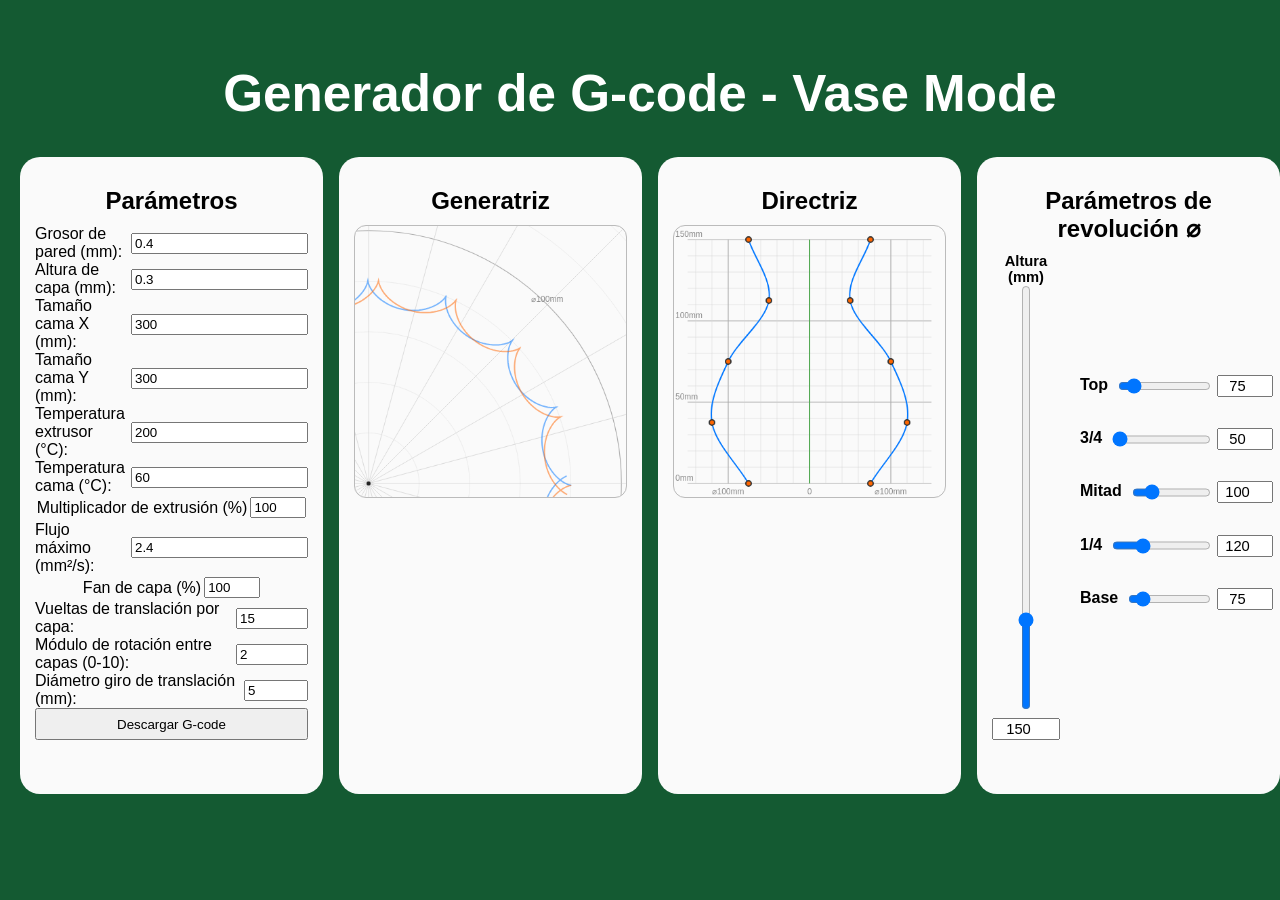
==== commit 14820872: "fixed labels y codigo prolijo proximo paso solucionar el coeficiente de giro" ====
--- a/index.html
+++ b/index.html
@@ -1,7 +1,6 @@
 <!DOCTYPE html>
 <html lang="es">
 <head>
-  <!-- CSS removido del HTML. Usar solo style.css para todos los estilos. -->
   <meta charset="UTF-8">
   <title>Generador G-code - Vase Mode</title>
   <link rel="stylesheet" href="style.css">
@@ -10,7 +9,6 @@
   <div class="main-center">
     <h1 data-text="Generador de G-code - Vase Mode">Generador de G-code - Vase Mode</h1>
     <form id="paramForm">
-      <!-- Aquí puedes poner controles generales si lo deseas -->
     </form>
     <div class="responsive-grid">
 <div class="col">
@@ -51,13 +49,11 @@
   <div class="col-inner">
     <h2>Parámetros de revolución ⌀</h2>
     <div class="revolucion-slider-grid">
-      <!-- Slider vertical -->
       <div class="slider-col slider-col-right">
         <label for="alturaSlider" class="slider-label">Altura (mm)</label>
         <input type="range" id="alturaSlider" min="100" max="350" value="150" step="5" orient="vertical">
         <input type="number" id="alturaSlider_val" class="slider-value" min="100" max="350" value="150" step="5" style="width: 60px; margin-top: 8px; text-align: center;">
       </div>
-      <!-- Sliders horizontales -->
       <div id="slidersPerfil" class="sliders-perfil">
         <div class="slider-perfil-row slider-perfil-horizontal">
           <span class="slider-perfil-label">Top</span>
@@ -90,9 +86,6 @@
 </div>
  </div>
 
-  <!-- Previsualizador eliminado -->
-
-  <!-- Scripts de Three.js eliminados -->
   <script src="script.js"></script>
 </body>
 </html>
--- a/style.css
+++ b/style.css
@@ -1,4 +1,5 @@
-/* Sliders perfil horizontal: fila con label, slider, input */
+
+/* Fila de sliders de perfil horizontal: label, slider, input */
 .slider-perfil-horizontal {
   display: grid;
   grid-template-columns: min-content 1fr min-content;
@@ -7,13 +8,14 @@
   width: 100%;
   margin-bottom: 8px;
 }
+/* Input numérico para sliders de perfil horizontal */
 .slider-value-horizontal {
   width: 60px;
   min-width: 40px;
   text-align: center;
 }
-/* Grid para sliders de revolución: 1/5 altura, 4/5 sliders */
-/* Grid para sliders de revolución: 1/5 altura, 4/5 sliders, altura 100% */
+
+/* Grid para sliders de revolución: columna de altura y columna de sliders */
 .revolucion-slider-grid {
   display: grid;
   grid-template-columns: 1fr 4fr;
@@ -37,7 +39,8 @@
     min-height: 120px;
   }
 }
-/* Estilos comunes para los divs internos de columnas */
+
+/* Contenedor interno de columna */
 .col-inner {
   width: 100%;
   background: transparent;
@@ -48,7 +51,8 @@
   display: flex;
   flex-direction: column;
 }
-/* Distribuir controles equidistantes en columnas de parámetros */
+
+/* Distribución de controles en columna de parámetros */
 .col-inner > label,
 .col-inner > button,
 .sliders-perfil {
@@ -57,13 +61,16 @@
   align-items: center;
   justify-content: center;
 }
+/* Título de columna */
 .col-inner > h2 {
   flex: 0 0 auto;
 }
-/* Evitar que las columnas de parámetros sean más altas que las de directriz/generatriz */
+
+/* Grid principal de columnas, estira columnas */
 .responsive-grid {
   align-items: stretch;
 }
+/* Columna principal */
 .col {
   display: flex;
   flex-direction: column;
@@ -71,7 +78,7 @@
   min-height: 0;
 }
 
-/* h2 de columnas: centrado y ancho completo */
+/* Título de columna centrado */
 .col-inner h2 {
   margin-top: 0;
   margin-bottom: 12px;
@@ -89,7 +96,7 @@
   background: transparent;
 }
 
-/* Columnas de sliders verticales */
+/* Columna de sliders verticales */
 .slider-col {
   display: flex;
   flex-direction: column;
@@ -101,10 +108,11 @@
   width: 100%;
   margin: 0;
 }
+/* Columna izquierda de sliders verticales */
 .slider-col-left { margin-left: 0; }
+/* Columna derecha de sliders verticales */
 .slider-col-right { margin-left: 0; }
 
-/* Label de slider vertical */
 /* Label de slider vertical */
 .slider-label {
   font-weight: bold;
@@ -113,9 +121,9 @@
   width: 100%;
   text-align: center;
 }
+/* Label invisible para slider vertical */
 .slider-label-invisible { opacity: 0; }
 
-/* Valor de slider vertical */
 /* Valor de slider vertical */
 .slider-value {
   margin-top: 0;
@@ -123,9 +131,10 @@
   width: 100%;
   text-align: center;
 }
+/* Valor invisible para slider vertical */
 .slider-value-invisible { opacity: 0; }
 
-/* Sliders de perfil horizontal */
+/* Contenedor de sliders de perfil horizontal */
 .sliders-perfil {
   display: flex;
   flex-direction: column;
@@ -134,14 +143,16 @@
   margin-top: 0;
   width: 100%;
 }
+/* Fila de slider de perfil horizontal */
 .slider-perfil-row {
   width: 100%;
 }
+/* Label de slider de perfil horizontal */
 .slider-perfil-label {
   font-weight: bold;
   margin-bottom: 2px;
 }
-/* Sliders horizontales de perfil: adaptativos */
+/* Slider horizontal de perfil */
 .slider-perfil {
   width: 100%;
   min-width: 60px;
@@ -149,7 +160,7 @@
   height: 2.2em;
   box-sizing: border-box;
 }
-/* Unificación visual de los bloques de gráficos */
+/* Bloques de gráficos: canvas y topview */
 .canvas-block, .topview-block {
   width: 100%;
   box-sizing: border-box;
@@ -163,6 +174,7 @@
   margin-left: auto;
   margin-right: auto;
 }
+/* Fila de canvas dentro de bloques de gráficos */
 .canvas-block .canvas-row, .topview-block .canvas-row {
   width: 100%;
   max-width: 440px;
@@ -171,6 +183,7 @@
   align-items: center;
   justify-content: center;
 }
+/* Canvas dentro de bloques de gráficos */
 .canvas-block canvas, .topview-block canvas {
   border: 1px solid #bbb;
   border-radius: 12px;
@@ -182,7 +195,7 @@
   max-height: 400px;
   margin: 0 auto;
 }
-/* Centrar el título principal */
+/* Título principal */
 h1 {
   text-align: center;
   width: 80%;
@@ -192,7 +205,7 @@
   font-size: 3.2em;
   font-weight: bold;
 }
-/* Centrado y responsivo para la web del generador de G-code */
+/* Estilos generales del body */
 body {
   margin: 0;
   padding: 0;
@@ -207,6 +220,7 @@
   align-items: center;
   overflow-x: auto;
 }
+/* Contenedor principal centrado */
 .main-center {
   width: 100vw;
   max-width: 100vw;
@@ -219,12 +233,7 @@
   padding-top: 32px;
   padding-bottom: 16px;
 }
-/* Grid horizontal de 3 columnas grandes */
-/* Grid horizontal de 3 columnas grandes, con ancho máximo limitado */
-/* Grid horizontal de 3 columnas grandes, usando todo el ancho de pantalla */
-/* Grid horizontal de 3 columnas grandes, usando 80vw del ancho de pantalla */
-/* Grid horizontal de 3 columnas grandes, usando 80vw y centrada */
-/* Responsive grid: 4 cols HD, 2 cols mediano, 1 col móvil */
+/* Grid horizontal de columnas principales */
 .responsive-grid {
   display: grid;
   grid-template-columns: repeat(4, 1fr);
@@ -251,7 +260,7 @@
     gap: 14px;
   }
 }
-/* Unificación de columnas */
+/* Columna visual principal */
 .col {
   background: #FAFAFA !important;
   min-width: 0;
@@ -266,21 +275,20 @@
   margin: 10px;
   border-radius: 20px;
 }
-/* Mantener alineación de subtítulos en columnas */
+/* Contenido interno de columna y subtítulo */
 .col > div {
   display: flex;
   flex-direction: column;
   align-items: stretch;
   justify-content: flex-start;
 }
+/* Subtítulo de columna */
 .col h2 {
   align-self: flex-start;
   margin-top: 0;
   margin-bottom: 10px;
 }
-
-/* Slider invisible para centrar canvas en columnas con slider solo de un lado */
-/* Dummy slider invisible: responsivo */
+/* Slider invisible para centrar canvas */
 .dummy-slider-invisible {
   width: 6vw;
   min-width: 24px;
@@ -300,7 +308,7 @@
   box-sizing: border-box;
 }
 
-/* Canvas: evitar desbordes y escalado horizontal, unificado */
+/* Canvas principales: evitar desbordes y escalado horizontal */
 canvas#perfilCanvas, canvas#topViewCanvas {
   width: 100% !important;
   height: auto !important;
@@ -314,7 +322,7 @@
   max-width: 100%;
   max-height: 60vw;
 }
-/* Slider vertical de altura: responsivo */
+/* Slider vertical de altura */
 #alturaSlider {
   width: 7vw;
   min-width: 24px;
@@ -328,7 +336,9 @@
   margin: 0 auto;
   box-sizing: border-box;
 }
+/* Media queries para responsividad */
 @media (max-width: 900px) {
+@media (max-width: 600px) {
   .slider-col {
     height: 22vh;
     min-height: 80px;
@@ -356,10 +366,14 @@
   }
 }
 
+/* Ocultar scroll horizontal */
 html, body {
   overflow-x: hidden;
 }
+/* Botón de descarga */
 button#downloadBtn {
+button#downloadBtn:hover {
+@media (max-width: 600px) {
   margin-top: 16px;
   padding: 10px 24px;
   font-size: 1rem;
@@ -383,6 +397,7 @@
 }
 
 
+/* Formulario principal */
 form {
   display: flex;
   flex-direction: column;
@@ -390,12 +405,14 @@
   max-width: 320px;
 }
 
+/* Label de formulario */
 label {
   display: flex;
   justify-content: space-between;
   font-size: 0.95em;
 }
 
+/* Input de formulario */
 input {
   width: 80px;
 }
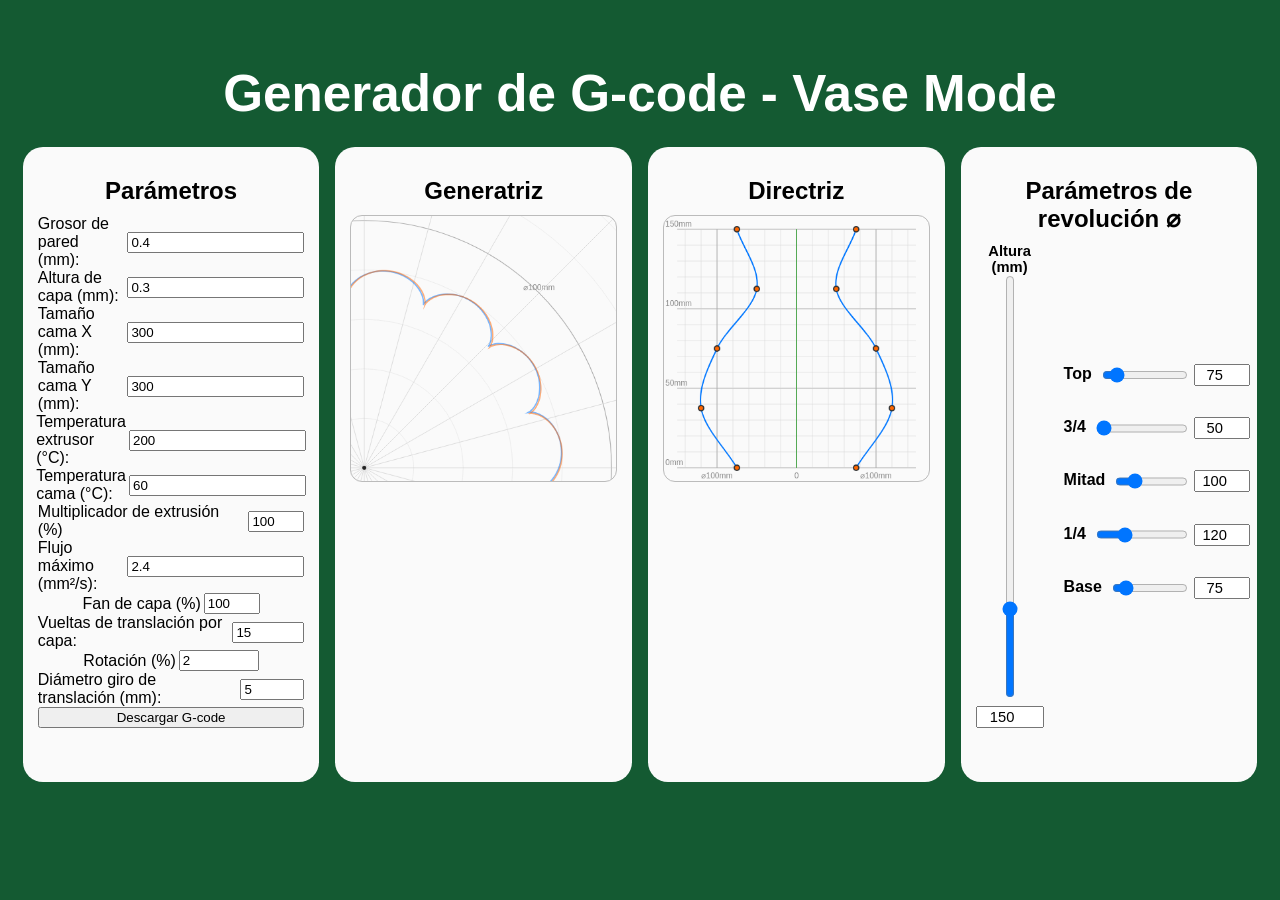
==== commit 98fa58ea: "v0.3 rotación reparada" ====
--- a/index.html
+++ b/index.html
@@ -23,9 +23,9 @@
           <label style="display:flex; align-items:center; gap:3px;">Multiplicador de extrusión (%) <input type="number" id="flujo" value="100" step="1" min="50" max="200"></label>
           <label style="display:flex; align-items:center; gap:3px;">Flujo máximo (mm²/s): <input type="number" id="flujoMax" value="2.4" step="0.1"></label>
           <label style="display:flex; align-items:center; gap:3px;">Fan de capa (%) <input type="number" id="fanCapa" value="100" step="1" min="0" max="100"></label>
-          <label style="display:flex; align-items:center; gap:3px;">Vueltas de translación por capa: <input type="number" id="vueltasTranslacion" value="15" step="0.1" min="0.01" max="20"></label>
-          <label style="display:flex; align-items:center; gap:3px;">Módulo de rotación entre capas (0-10): <input type="number" id="moduloDesfase" value="2" step="0.01" min="0" max="10"></label>
-          <label style="display:flex; align-items:center; gap:3px;">Diámetro giro de translación (mm): <input type="number" id="diametroGiro" value="5" step="0.1" min="0.1" max="50"></label>
+<label style="display:flex; align-items:center; gap:3px;">Vueltas de translación por capa: <input type="number" id="vueltasTranslacion" value="15" step="0.1" min="-20" max="20"></label>
+<label style="display:flex; align-items:center; gap:3px;">Rotación (%) <input type="number" id="moduloDesfase" value="2" step="0.01" min="-50" max="50"></label>
+<label style="display:flex; align-items:center; gap:3px;">Diámetro giro de translación (mm): <input type="number" id="diametroGiro" value="5" step="0.1" min="0.1" max="50"></label>
           <button type="button" id="downloadBtn">Descargar G-code</button>
         </div>
       </div>
--- a/style.css
+++ b/style.css
@@ -238,9 +238,9 @@
   display: grid;
   grid-template-columns: repeat(4, 1fr);
   gap: 16px;
-  width: 100vw;
-  max-width: 100vw;
-  min-width: 100vw;
+  width: 98vw;
+  max-width: 98vw;
+  min-width: 0;
   box-sizing: border-box;
   padding: 0 10px;
   align-items: stretch;
@@ -272,7 +272,7 @@
   align-items: stretch;
   justify-content: flex-start;
   padding: 18px 15px;
-  margin: 10px;
+  margin: 0;
   border-radius: 20px;
 }
 /* Contenido interno de columna y subtítulo */
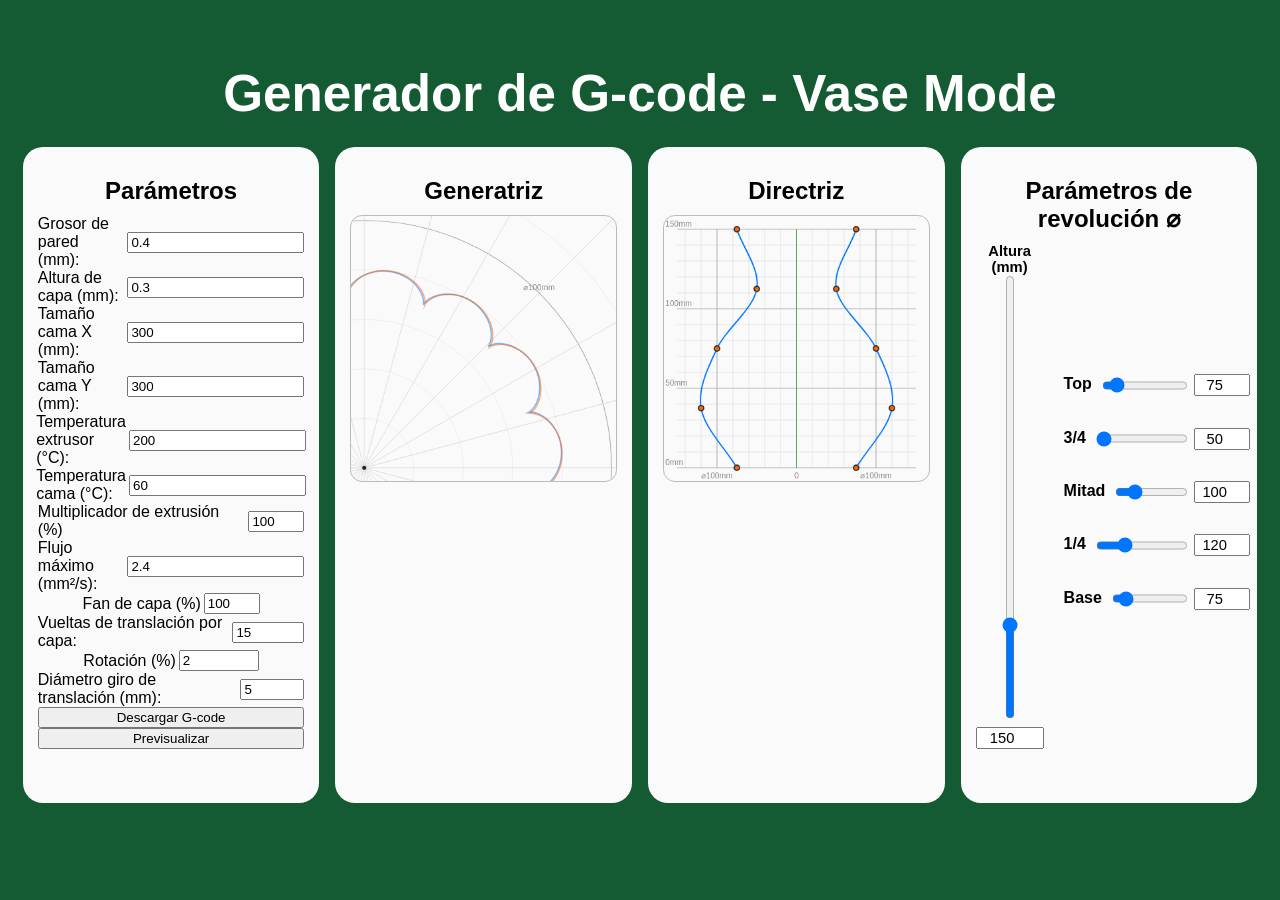
==== commit f304fa1b: "previsualizador" ====
--- a/index.html
+++ b/index.html
@@ -27,6 +27,7 @@
 <label style="display:flex; align-items:center; gap:3px;">Rotación (%) <input type="number" id="moduloDesfase" value="2" step="0.01" min="-50" max="50"></label>
 <label style="display:flex; align-items:center; gap:3px;">Diámetro giro de translación (mm): <input type="number" id="diametroGiro" value="5" step="0.1" min="0.1" max="50"></label>
           <button type="button" id="downloadBtn">Descargar G-code</button>
+          <button type="button" id="previewBtn">Previsualizar</button>
         </div>
       </div>
 <div class="col">
@@ -86,6 +87,52 @@
 </div>
  </div>
 
+  <!-- Modal de previsualización 3D -->
+<div id="previewModal" style="display:none; position:fixed; top:0; left:0; width:100vw; height:100vh; background:rgba(20,20,20,0.85); z-index:9999; justify-content:center; align-items:center;">
+  <div class="preview-modal-content" style="position:relative; width:100vw; height:100vh; display:flex; flex-direction:column; align-items:center; justify-content:flex-start;">
+    <button id="closePreviewModal" style="position:absolute; top:12px; right:16px; background:transparent; border:none; font-size:2em; color:#1976d2; cursor:pointer;">&times;</button>
+    <h2 style="margin-top:32px; margin-bottom:18px; text-align:center;">Previsualización 3D</h2>
+    <div id="canvasContainer" style="flex:1; width:100vw; display:flex; align-items:center; justify-content:center;">
+      <canvas id="preview3dCanvas" style="max-width:100vw; max-height:calc(100vh - 90px); aspect-ratio:1/1; width:auto; height:auto;"></canvas>
+    </div>
+  </div>
+</div>
+
   <script src="script.js"></script>
+<script>
+// Abrir modal y renderizar solo al click
+const previewBtn = document.getElementById('previewBtn');
+const previewModal = document.getElementById('previewModal');
+const closePreviewModal = document.getElementById('closePreviewModal');
+const previewCanvas = document.getElementById('preview3dCanvas');
+function resizePreviewCanvas() {
+  // Altura disponible: toda la ventana menos título y margen superior
+  const vh = window.innerHeight;
+  const vw = window.innerWidth;
+  const headerSpace = 90; // px (título + botón cerrar + margen)
+  const size = Math.min(vw, vh - headerSpace);
+  previewCanvas.width = size;
+  previewCanvas.height = size;
+  previewCanvas.style.width = size + 'px';
+  previewCanvas.style.height = size + 'px';
+}
+previewBtn.addEventListener('click', () => {
+  previewModal.style.display = 'flex';
+  resizePreviewCanvas();
+  setTimeout(() => { drawPreview3D && drawPreview3D(); }, 100);
+});
+closePreviewModal.addEventListener('click', () => {
+  previewModal.style.display = 'none';
+});
+window.addEventListener('resize', () => {
+  if (previewModal.style.display === 'flex') {
+    resizePreviewCanvas();
+    setTimeout(() => { drawPreview3D && drawPreview3D(); }, 100);
+  }
+});
+window.addEventListener('keydown', (e) => {
+  if (e.key === 'Escape') previewModal.style.display = 'none';
+});
+</script>
 </body>
 </html>
--- a/style.css
+++ b/style.css
@@ -1,4 +1,3 @@
-
 /* Fila de sliders de perfil horizontal: label, slider, input */
 .slider-perfil-horizontal {
   display: grid;
@@ -334,7 +333,6 @@
   -webkit-appearance: slider-vertical;
   appearance: slider-vertical;
   margin: 0 auto;
-  box-sizing: border-box;
 }
 /* Media queries para responsividad */
 @media (max-width: 900px) {
@@ -416,3 +414,59 @@
 input {
   width: 80px;
 }
+
+/* Estilos para el popup de previsualización */
+#previewModal {
+  display: none;
+  position: fixed;
+  top: 0; left: 0;
+  width: 100vw;
+  height: 100vh;
+  background: rgba(20,20,20,0.85);
+  z-index: 9999;
+  justify-content: center;
+  align-items: center;
+  flex-direction: row;
+}
+#previewModal.active {
+  display: flex;
+}
+#previewModal .preview-modal-content {
+  position: relative;
+  background: #fafafa;
+  border-radius: 20px;
+  box-shadow: 0 4px 32px #0008;
+  padding: 32px 24px;
+  max-width: 480px;
+  width: 90vw;
+  max-height: 90vh;
+  display: flex;
+  flex-direction: column;
+  align-items: center;
+  justify-content: center;
+}
+#previewModal .canvas-row {
+  width: 100%;
+  display: flex;
+  justify-content: center;
+  align-items: center;
+}
+#previewModal canvas {
+  display: block;
+  margin: auto;
+  background: transparent;
+  border-radius: 12px;
+  border: 1px solid #bbb;
+  max-width: 400px;
+  max-height: 400px;
+}
+#closePreviewModal {
+  position: absolute;
+  top: 12px;
+  right: 16px;
+  background: transparent;
+  border: none;
+  font-size: 2em;
+  color: #1976d2;
+  cursor: pointer;
+}
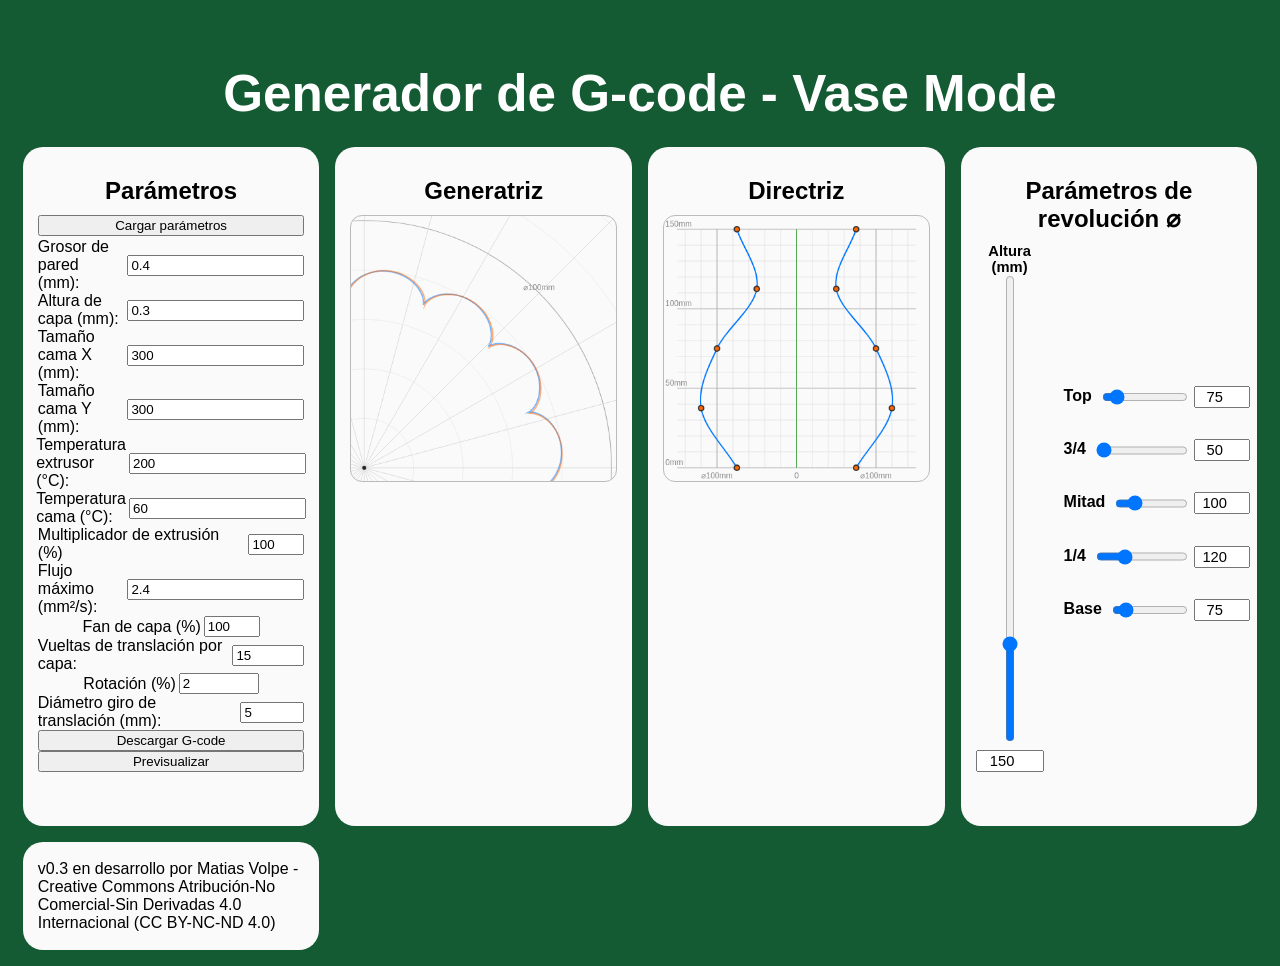
==== commit da070774: "boton de carga de parametros" ====
--- a/index.html
+++ b/index.html
@@ -8,12 +8,13 @@
 <body>
   <div class="main-center">
     <h1 data-text="Generador de G-code - Vase Mode">Generador de G-code - Vase Mode</h1>
-    <form id="paramForm">
-    </form>
+    <form id="paramForm"></form>
     <div class="responsive-grid">
 <div class="col">
         <div class="col-inner">
           <h2>Parámetros</h2>
+                    <button id="uploadParamsBtn" style="margin-bottom:2px;" title="Sube un G-code generado para restaurar los parámetros.">Cargar parámetros</button>
+                    <input type="file" id="uploadParamsInput" accept=".gcode" style="display:none">
           <label style="display:flex; align-items:center; gap:3px;">Grosor de pared (mm): <input type="number" id="pared" value="0.4" step="0.05"></label>
           <label style="display:flex; align-items:center; gap:3px;">Altura de capa (mm): <input type="number" id="alturaCapa" value="0.3" step="0.05"></label>
           <label style="display:flex; align-items:center; gap:3px;">Tamaño cama X (mm): <input type="number" id="camaX" value="300" step="1"></label>
@@ -85,6 +86,9 @@
     </div>
   </div>
 </div>
+  <footer class="col">
+    v0.3 en desarrollo por Matias Volpe - Creative Commons Atribución-No Comercial-Sin Derivadas 4.0 Internacional (CC BY-NC-ND 4.0)
+  </footer>
  </div>
 
   <!-- Modal de previsualización 3D -->
